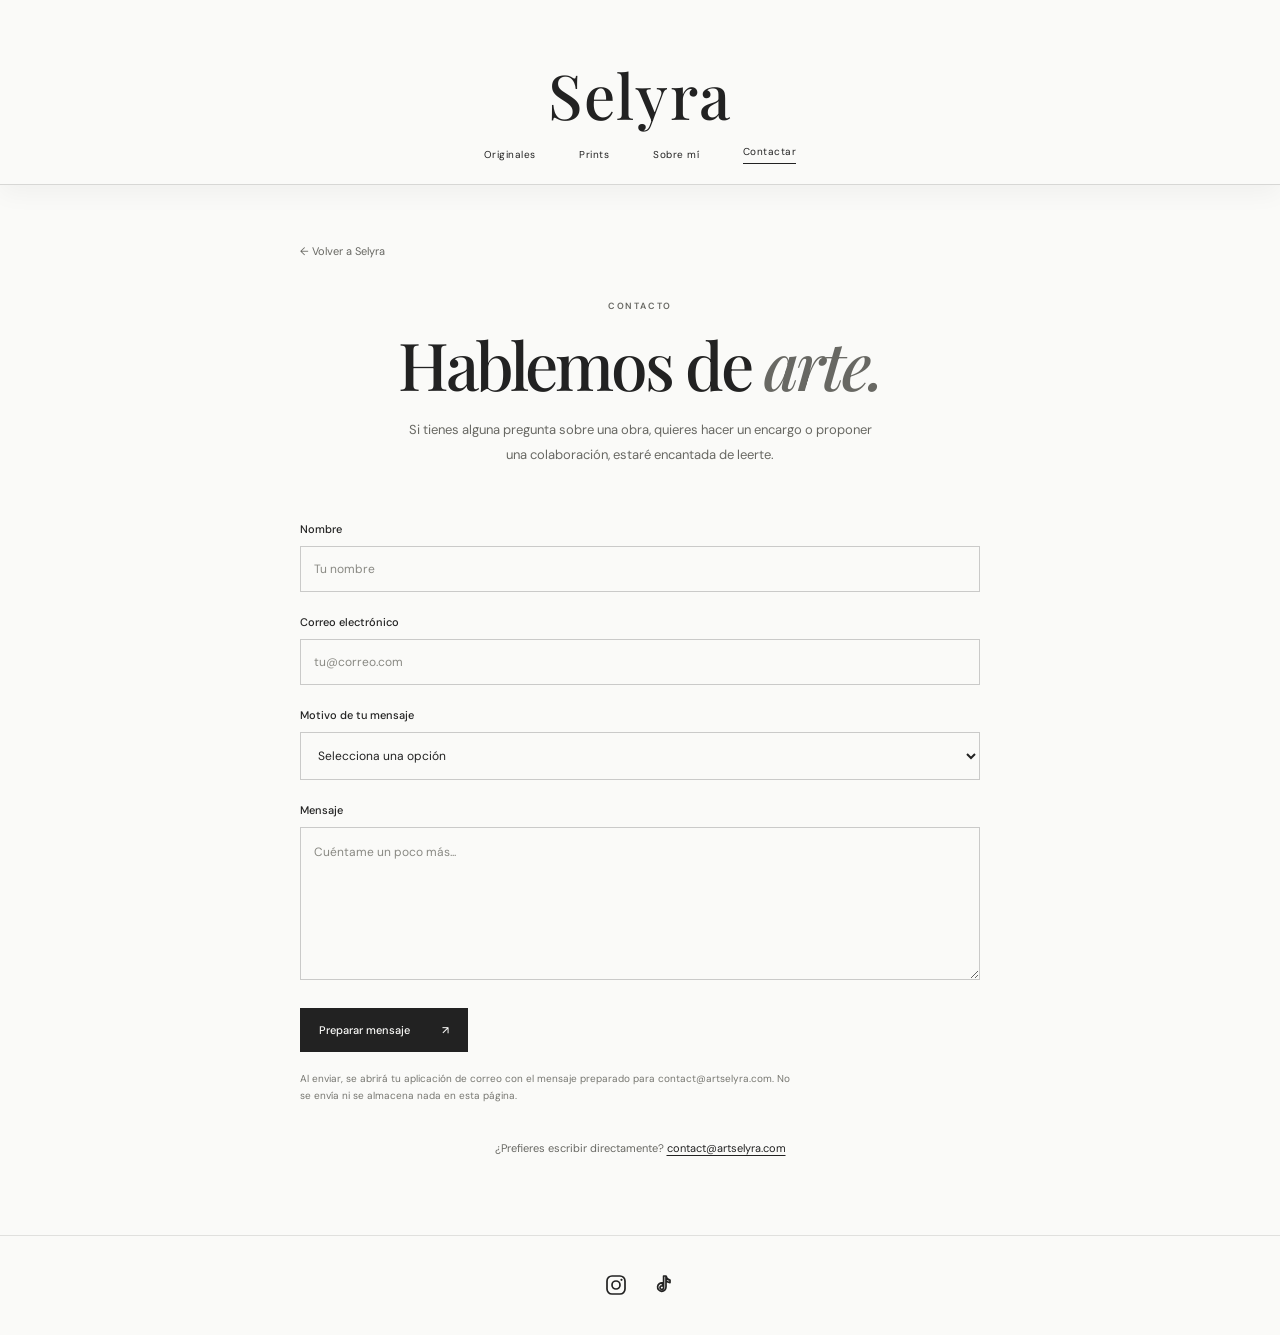
==== contacto.html @ 7f77b86e "Actualizar recursos compartidos en la página de contacto" ====
<!doctype html>
<html lang="es">
<head>
  <meta charset="utf-8">
  <meta name="viewport" content="width=device-width, initial-scale=1">
  <meta name="theme-color" content="#FAFAF8">
  <meta name="description" content="Contacta con Selyra para consultas sobre obras originales, prints, colaboraciones y encargos.">
  <title>Contacto — Selyra</title>
  <link rel="preconnect" href="https://fonts.googleapis.com">
  <link rel="preconnect" href="https://fonts.gstatic.com" crossorigin>
  <link href="https://fonts.googleapis.com/css2?family=DM+Sans:wght@400;500;600&family=Playfair+Display:ital,wght@0,500;0,600&display=swap" rel="stylesheet">
  <link rel="stylesheet" href="styles.css?v=20261025-8">
</head>
<body class="contact-page">
  <header class="site-header contact-page-header">
    <a class="wordmark" href="index.html" aria-label="Selyra, inicio">Selyra</a>
    <nav class="nav" aria-label="Navegación principal">
      <a href="index.html#obras">Originales</a>
      <a href="index.html#prints">Prints</a>
      <a href="index.html#universo">Sobre mí</a>
      <a class="nav-contact" href="contacto.html" aria-current="page">Contactar</a>
    </nav>
  </header>

  <main class="contact-page-main">
    <a class="contact-back-link" href="index.html">← Volver a Selyra</a>
    <div class="contact-page-heading">
      <p class="section-kicker">CONTACTO</p>
      <h1>Hablemos de <em>arte.</em></h1>
      <p>Si tienes alguna pregunta sobre una obra, quieres hacer un encargo o proponer una colaboración, estaré encantada de leerte.</p>
    </div>

    <form class="contact-form" id="contact-form">
      <label for="contact-name">Nombre</label>
      <input id="contact-name" name="name" type="text" autocomplete="name" placeholder="Tu nombre" required>

      <label for="contact-email">Correo electrónico</label>
      <input id="contact-email" name="email" type="email" autocomplete="email" placeholder="tu@correo.com" required>

      <label for="contact-subject">Motivo de tu mensaje</label>
      <select id="contact-subject" name="subject" required>
        <option value="" disabled selected>Selecciona una opción</option>
        <option>Consulta sobre una obra</option>
        <option>Encargo personalizado</option>
        <option>Prints y reproducciones</option>
        <option>Colaboración</option>
        <option>Otro</option>
      </select>

      <label for="contact-message">Mensaje</label>
      <textarea id="contact-message" name="message" rows="6" placeholder="Cuéntame un poco más..." required></textarea>

      <button class="contact-submit" type="submit">Preparar mensaje <span aria-hidden="true">↗</span></button>
      <p class="contact-form-note">Al enviar, se abrirá tu aplicación de correo con el mensaje preparado para contact@artselyra.com. No se envía ni se almacena nada en esta página.</p>
    </form>

    <p class="contact-direct-email">¿Prefieres escribir directamente? <a href="mailto:contact@artselyra.com">contact@artselyra.com</a></p>
  </main>

  <footer class="social-footer" aria-label="Redes sociales de Selyra">
    <a class="social-icon" href="https://www.instagram.com/artselyra/" aria-label="Instagram de Selyra @artselyra" title="Instagram" target="_blank" rel="noopener noreferrer">
      <svg viewBox="0 0 24 24" aria-hidden="true"><rect x="3" y="3" width="18" height="18" rx="5" fill="none" stroke="currentColor" stroke-width="1.7"/><circle cx="12" cy="12" r="4" fill="none" stroke="currentColor" stroke-width="1.7"/><circle cx="17.5" cy="6.8" r="1.1" fill="currentColor"/></svg>
    </a>
    <span class="social-icon" aria-label="TikTok — enlace pendiente" title="TikTok">
      <svg viewBox="0 0 24 24" aria-hidden="true"><path d="M14 3v11.1a4.2 4.2 0 1 1-3.5-4.14V13a1.8 1.8 0 1 0 1.1 1.66V3h2.4c.35 2.2 1.65 3.7 4 4.1v2.5A8.1 8.1 0 0 1 14 7.8" fill="none" stroke="currentColor" stroke-width="1.7" stroke-linecap="round" stroke-linejoin="round"/></svg>
    </span>
  </footer>
  <script src="script.js?v=20261025-9"></script>
</body>
</html>
---- styles.css ----
*{box-sizing:border-box} :root{--ink:#24221f;--paper:#f8f7f3;--cream:#eae5dc;--rust:#b8795d;--muted:#716b63;--line:rgba(36,34,31,.18)}html{scroll-behavior:smooth}body{margin:0;background:var(--paper);color:var(--ink);font-family:"DM Sans",sans-serif}a{color:inherit;text-decoration:none}.announcement{background:var(--rust);color:#fff7ec;text-align:center;padding:10px 16px;font-size:9px;letter-spacing:.19em;font-weight:600}.site-header{height:88px;padding:0 6.2%;display:flex;align-items:center;justify-content:space-between;border-bottom:1px solid var(--line)}.wordmark{font-family:"Playfair Display",serif;font-size:34px;letter-spacing:-.06em;font-weight:600}.wordmark span{font-family:"DM Sans",sans-serif;font-size:9px;vertical-align:top;letter-spacing:0;margin-left:4px}.nav{display:flex;align-items:center;gap:36px;font-size:11px;letter-spacing:.05em}.nav a{transition:opacity .2s}.nav a:hover,.text-link:hover{opacity:.62}.nav-contact{border:1px solid var(--ink);padding:12px 16px}.nav-contact span{margin-left:12px}.menu-toggle{display:none;background:none;border:0;font-size:24px}.hero{min-height:670px;background:var(--ink);color:var(--paper);padding:74px 8.5% 56px;display:grid;grid-template-columns:1fr 1fr;position:relative;overflow:hidden}.hero-copy{align-self:center;z-index:2;padding-bottom:35px}.eyebrow,.section-kicker{font-size:9px;letter-spacing:.2em;font-weight:600}.eyebrow{display:flex;align-items:center;gap:12px;color:#c7bca9}.eyebrow-line{display:inline-block;width:28px;height:1px;background:var(--rust)}h1,h2{font-family:"Playfair Display",serif;font-weight:500;letter-spacing:-.045em}h1{font-size:clamp(52px,6.4vw,92px);line-height:.99;margin:28px 0 26px}h1 em,h2 em{color:#c47a5b;font-weight:500}.hero-text{max-width:390px;color:#c9c2b6;font-size:14px;line-height:1.9}.hero-actions{display:flex;align-items:center;gap:28px;margin-top:34px}.button{display:inline-flex;align-items:center;gap:28px;padding:16px 20px;font-size:11px;letter-spacing:.04em;transition:transform .2s}.button:hover{transform:translateY(-2px)}.button-light{background:var(--paper);color:var(--ink)}.text-link{font-size:11px;border-bottom:1px solid currentColor;padding-bottom:8px}.hero-note{margin-top:72px;color:#bdb5a7;font-size:10px;letter-spacing:.06em;display:flex;align-items:center;gap:10px}.note-dot{width:6px;height:6px;background:#c47a5b;border-radius:50%}.hero-art{position:relative;display:flex;align-items:center;justify-content:center;min-height:470px}.art-frame{width:min(76%,370px);height:450px;position:relative;overflow:hidden;background:#c8a88b;border:9px solid #e1d4bf;box-shadow:18px 20px 0 rgba(0,0,0,.25);transform:rotate(2deg)}.art-shape{position:absolute;border-radius:50%;filter:blur(.2px)}.shape-one{width:270px;height:360px;background:#8d3f2d;top:-90px;left:-100px}.shape-two{width:240px;height:300px;background:#e4b64f;right:-95px;bottom:-90px}.shape-three{width:160px;height:190px;background:#6f8070;left:-60px;bottom:-50px}.art-face{position:absolute;width:190px;height:265px;left:50%;top:48%;transform:translate(-50%,-50%);z-index:2}.face{position:absolute;width:145px;height:205px;left:23px;top:25px;background:#a96145;border-radius:47% 48% 43% 45%;transform:rotate(-5deg);box-shadow:inset -18px -5px #854a3b}.hair{position:absolute;width:170px;height:210px;left:12px;top:5px;background:#25211e;border-radius:48% 50% 30% 35%;transform:rotate(-5deg)}.hair:after{content:"";position:absolute;width:60px;height:210px;right:-4px;top:65px;background:#25211e;border-radius:50%}.eye{position:absolute;top:111px;width:28px;height:7px;background:#201b19;border-radius:100%;z-index:3}.eye-left{left:47px;transform:rotate(-5deg)}.eye-right{left:113px;transform:rotate(4deg)}.nose{position:absolute;top:112px;left:89px;width:3px;height:54px;background:#6e382e;transform:rotate(8deg);z-index:4}.lips{position:absolute;top:181px;left:77px;width:33px;height:10px;background:#622b29;border-radius:50% 50% 55% 55%;z-index:4;transform:rotate(-4deg)}.neck{position:absolute;z-index:1;bottom:-20px;left:72px;width:65px;height:80px;background:#a96145}.ear{position:absolute;top:115px;left:12px;width:24px;height:39px;background:#a96145;border-radius:50%}.art-spark{position:absolute;z-index:4;color:#f2d78c;font-size:29px}.spark-one{right:20px;top:80px}.spark-two{left:20px;bottom:70px}.art-caption{position:absolute;z-index:5;bottom:12px;left:14px;color:#f7e9d4;font-size:8px;letter-spacing:.14em;line-height:1.7}.art-caption span{opacity:.75}.hero-side-label{position:absolute;right:-32px;top:45%;writing-mode:vertical-rl;font-size:8px;letter-spacing:.2em;color:#a9a194}.hero-bottom{position:absolute;left:8.5%;right:8.5%;bottom:22px;display:flex;justify-content:space-between;color:#8e887d;font-size:8px;letter-spacing:.12em}.section-pad{padding:110px 9%}.intro{background:var(--paper)}.section-kicker{color:var(--rust)}.intro-content{display:grid;grid-template-columns:1.2fr .8fr;gap:12%;align-items:end;margin-top:32px}h2{font-size:clamp(42px,5vw,68px);line-height:1.04;margin:0}h2 em{color:var(--rust)}.intro-description{max-width:390px;padding-bottom:8px}.intro-description p,.process-copy>p,.contact-layout>div>p{font-size:13px;line-height:1.95;color:#676258;margin:0 0 24px}.dark-link{display:inline-block}.values{display:grid;grid-template-columns:repeat(3,1fr);gap:28px;margin-top:82px;border-top:1px solid var(--line);padding-top:22px}.values>div{display:grid;grid-template-columns:30px 1fr;column-gap:12px;align-content:start}.values span{font-size:10px;color:var(--rust);grid-row:span 2;padding-top:4px}.values strong{font-family:"Playfair Display",serif;font-size:21px;font-weight:500}.values p{font-size:11px;line-height:1.7;color:var(--muted);max-width:220px;margin:9px 0 0}.works{background:#e5ded2;padding-top:95px;padding-bottom:110px}.works-heading{display:flex;justify-content:space-between;align-items:end;margin-bottom:52px}.works-heading h2{margin-top:25px}.works-heading>p{font-size:11px;line-height:1.8;color:var(--muted);margin-bottom:4px}.work-grid{display:grid;grid-template-columns:repeat(3,1fr);gap:22px;align-items:start}.work-card-offset{margin-top:55px}.work-image{height:365px;position:relative;overflow:hidden;display:flex;align-items:center;justify-content:center}.work-image-one{background:#b5a28a}.work-image-two{background:#d2b9a5}.work-image-three{background:#7d8a7b}.work-image:before{content:"";position:absolute;width:180px;height:250px;border-radius:50%;background:rgba(159,65,42,.7);top:-90px;left:-60px}.work-image-two:before{background:#e1bd50;left:auto;right:-50px;top:auto;bottom:-80px}.work-image-three:before{background:#d1a08a;top:-80px;left:auto;right:-40px}.placeholder-face{position:absolute;width:145px;height:220px;border-radius:48% 48% 44% 44%;background:#874c3d;box-shadow:inset -17px -5px rgba(46,30,26,.22);transform:rotate(-4deg)}.placeholder-face:before{content:"";position:absolute;width:160px;height:110px;background:#26201d;left:-6px;top:-20px;border-radius:60% 55% 15% 15%;z-index:1}.placeholder-face:after{content:"";position:absolute;left:39px;top:91px;width:65px;height:7px;border-top:3px solid #261c19;border-bottom:3px solid #261c19;box-shadow:0 52px 0 -1px #6a2825}.face-b{background:#b16d4e;transform:rotate(5deg);box-shadow:inset 18px -8px rgba(242,198,139,.25)}.face-b:before{background:#42372b;height:135px;top:-30px}.face-c{background:#4f5548;box-shadow:inset -15px -4px #353a32}.face-c:before{background:#24201d;width:175px;left:-15px}.work-number,.work-tag{position:absolute;z-index:2;font-size:8px;letter-spacing:.15em;color:#fff8ec}.work-number{top:16px;left:16px}.work-tag{bottom:15px;right:15px;border:1px solid rgba(255,255,255,.65);padding:7px 9px}.work-meta{display:flex;align-items:start;justify-content:space-between;padding-top:18px}.work-meta h3{font-family:"Playfair Display",serif;font-size:22px;font-weight:500;margin:0 0 5px}.work-meta p{font-size:10px;color:var(--muted);margin:0}.work-arrow{font-size:19px}.placeholder-note{font-size:10px;color:#756e62;margin-top:35px}.statement{padding:88px 20px 94px;text-align:center;background:var(--rust);color:#f7eee2}.statement-mark{font-family:"Playfair Display",serif;font-size:70px;line-height:.8;color:#e0a18a}.statement p{font-family:"Playfair Display",serif;font-size:clamp(27px,3.5vw,44px);line-height:1.3;margin:22px 0 25px}.statement p em{color:#e9bda9}.statement>span{font-size:8px;letter-spacing:.2em}.process{display:grid;grid-template-columns:1fr 1fr;gap:12%;align-items:center;background:var(--paper)}.process-visual{padding:20px}.process-art{height:410px;background:#d2c2a9;position:relative;overflow:hidden;display:flex;align-items:end;padding:24px}.process-art:before{content:"";position:absolute;width:320px;height:360px;border-radius:48%;background:#9a4b35;top:-100px;left:-75px;transform:rotate(22deg)}.process-art:after{content:"";position:absolute;width:250px;height:330px;border-radius:48%;background:#2a2822;right:-80px;bottom:-130px;transform:rotate(-25deg)}.brush-stroke{position:absolute;width:180px;height:320px;left:35%;top:12%;border-radius:50%;border:24px solid #d9a84e;transform:rotate(28deg);z-index:1}.paint-dot{position:absolute;z-index:2;border-radius:50%}.dot-a{width:25px;height:25px;background:#e4cbb2;top:80px;right:70px}.dot-b{width:12px;height:12px;background:#a34f36;bottom:95px;left:65px}.dot-c{width:18px;height:18px;background:#e4cbb2;bottom:65px;right:100px}.process-art>span{position:relative;z-index:3;color:#f5e9d7;font-size:8px;letter-spacing:.18em}.process-copy h2{margin:28px 0}.process-copy>p{max-width:430px;margin-bottom:28px}.button-dark{background:var(--ink);color:var(--paper)}.contact{background:#e5ded2;padding-top:90px;padding-bottom:100px}.contact-layout{display:grid;grid-template-columns:1.2fr .8fr;gap:10%;margin-top:32px}.contact-layout h2{font-size:clamp(38px,4.6vw,60px);margin-bottom:25px}.contact-card{border-top:1px solid var(--line);padding-top:20px}.contact-label{font-size:8px;letter-spacing:.18em;color:var(--rust)}.email-link{display:flex;justify-content:space-between;align-items:center;font-family:"Playfair Display",serif;font-size:clamp(17px,2vw,25px);padding:25px 0;border-bottom:1px solid var(--line);overflow-wrap:anywhere}.contact-card>p{font-size:10px;color:var(--muted);margin:15px 0 25px}.footer{background:var(--ink);color:var(--paper);padding:40px 6.2% 25px;display:grid;grid-template-columns:1fr 1fr 1fr;align-items:center;gap:20px}.footer-wordmark{font-size:30px}.footer>p{font-family:"Playfair Display",serif;font-style:italic;font-size:14px;color:#c5b8a7}.footer-links{display:flex;justify-content:flex-end;gap:20px;font-size:10px;color:#c5b8a7}.footer small{grid-column:1/-1;border-top:1px solid #3a3832;padding-top:20px;color:#8c867b;font-size:9px;letter-spacing:.05em}
@media(max-width:800px){.site-header{height:72px;padding:0 6%}.menu-toggle{display:block;color:var(--ink)}.nav{display:none;position:absolute;top:120px;left:0;right:0;background:var(--paper);padding:24px 6%;z-index:10;flex-direction:column;align-items:flex-start;gap:22px;border-bottom:1px solid var(--line)}.nav.open{display:flex}.hero{grid-template-columns:1fr;padding:60px 7% 70px}.hero-copy{padding-bottom:0}.hero-art{min-height:440px;margin-top:30px}.art-frame{height:390px;width:270px}.hero-bottom{left:7%;right:7%}.hero-bottom span:nth-child(2){display:none}.section-pad{padding:75px 7%}.intro-content,.contact-layout,.process{grid-template-columns:1fr;gap:35px}.intro-content{margin-top:26px}.values{gap:18px;margin-top:55px}.values>div{grid-template-columns:22px 1fr;gap:8px}.values strong{font-size:18px}.works-heading{display:block}.works-heading>p{margin-top:20px}.work-grid{grid-template-columns:1fr 1fr;gap:20px}.work-card-offset{margin-top:35px}.work-card:last-child{display:none}.work-image{height:310px}.process{gap:35px}.process-visual{padding:0}.process-art{height:330px}.footer{grid-template-columns:1fr 1fr}.footer>p{display:none}.footer-links{grid-column:1/-1;justify-content:flex-start;flex-wrap:wrap}.footer small{grid-column:1/-1}}
@media(max-width:480px){.announcement{font-size:7px;letter-spacing:.12em}.hero{padding-top:48px}.eyebrow{font-size:8px}h1{font-size:54px}.hero-text{font-size:13px}.hero-actions{gap:18px;flex-wrap:wrap}.hero-note{margin-top:45px}.hero-art{min-height:390px}.hero-side-label{right:-23px}.hero-bottom{font-size:7px}.values{grid-template-columns:1fr;gap:24px}.values p{max-width:100%}.work-grid{grid-template-columns:1fr}.work-card-offset{margin-top:0}.work-card:last-child{display:block}.work-image{height:360px}.works-heading h2{font-size:43px}.statement{padding:65px 20px}.statement p{font-size:28px}.contact-layout h2{font-size:40px}.email-link{font-size:19px}.footer{padding-left:7%;padding-right:7%}}


/* ==================================
   SELYRA — PRINTS
   ================================== */

.prints {
  background: #F8F7F3;
  color: #24221F;
}

.prints-heading {
  display: flex;
  justify-content: space-between;
  align-items: flex-end;
  gap: 32px;
  margin: 24px 0 42px;
}

.prints-heading h2 {
  margin: 0 0 18px;
  font-size: clamp(2.6rem, 5vw, 5rem);
  line-height: 0.98;
  font-weight: 400;
  letter-spacing: -0.045em;
}

.prints-heading h2 em {
  color: #B8795D;
  font-family: Georgia, serif;
  font-weight: 400;
}

.prints-heading p {
  max-width: 440px;
  line-height: 1.8;
  color: #716B63;
}

.prints-note {
  font-size: 0.68rem;
  letter-spacing: 0.16em;
  color: #716B63;
  padding-bottom: 8px;
}

.prints-grid {
  display: grid;
  grid-template-columns: repeat(2, minmax(0, 1fr));
  gap: 28px;
}

.print-card {
  min-width: 0;
}

.print-image {
  min-height: 320px;
  aspect-ratio: 4 / 3;
  display: flex;
  align-items: flex-end;
  padding: 18px;
  box-sizing: border-box;
  background-color: #EAE5DC;
  overflow: hidden;
}

.print-image span {
  font-size: 0.65rem;
  letter-spacing: 0.15em;
  color: #24221F;
}

.print-image-one {
  background:
    radial-gradient(ellipse at 50% 38%, #B8795D 0 13%, transparent 13.5%),
    radial-gradient(ellipse at 48% 48%, #D4A58B 0 23%, transparent 23.5%),
    linear-gradient(135deg, #EAE5DC, #D8C8B8);
}

.print-image-two {
  background:
    radial-gradient(ellipse at 52% 42%, #66594D 0 14%, transparent 14.5%),
    radial-gradient(ellipse at 48% 53%, #B8795D 0 25%, transparent 25.5%),
    linear-gradient(135deg, #E5D6C8, #F0EAE1);
}

.print-meta {
  display: flex;
  justify-content: space-between;
  align-items: flex-start;
  gap: 16px;
  padding-top: 18px;
}

.print-meta h3 {
  margin: 0 0 8px;
  font-size: 1.1rem;
  font-weight: 400;
}

.print-meta p {
  margin: 0;
  color: #716B63;
  font-size: 0.83rem;
  line-height: 1.6;
}

.prints-disclaimer {
  margin-top: 32px;
  max-width: 760px;
  color: #716B63;
  font-size: 0.8rem;
  line-height: 1.8;
}

@media (max-width: 650px) {
  .prints-heading {
    display: block;
    margin-bottom: 28px;
  }

  .prints-note {
    display: inline-block;
    margin-top: 8px;
  }

  .prints-grid {
    grid-template-columns: 1fr;
    gap: 32px;
  }

  .print-image {
    min-height: 260px;
  }
}


/* SELYRA — CABECERA EDITORIAL Y PORTADA PREPARADA PARA VÍDEO */
.announcement{display:none!important}
.site-header{
  height:auto;
  min-height:0;
  padding:24px 6.2% 20px;
  display:flex;
  flex-direction:column;
  justify-content:center;
  gap:18px;
  background:var(--paper);
  border-bottom:1px solid var(--line);
}
.site-header .wordmark{font-size:clamp(38px,4vw,52px);line-height:1.05;letter-spacing:-.065em}
.site-header .wordmark span{font-size:9px}
.site-header .menu-toggle{display:none}
.site-header .nav{display:flex;align-items:center;justify-content:center;gap:clamp(20px,3.2vw,44px);font-size:10px}
.site-header .nav-contact{padding:9px 13px}
.hero-video{
  display:block;
  min-height:0;
  padding:0;
  background:var(--paper);
  color:var(--ink);
  overflow:hidden;
}
.hero-video-placeholder{
  width:100%;
  min-height:clamp(360px,56vw,650px);
  display:flex;
  flex-direction:column;
  align-items:center;
  justify-content:center;
  gap:13px;
  padding:48px 24px;
  text-align:center;
  background:linear-gradient(135deg,#eae5dc 0%,#f0ede6 50%,#ded4c7 100%);
  color:var(--ink);
}
.video-placeholder-mark{
  width:64px;height:64px;
  display:grid;place-items:center;
  border:1px solid rgba(36,34,31,.35);
  border-radius:50%;
  font-family:"Playfair Display",serif;
  font-size:35px;
  font-style:italic;
}
.hero-video-placeholder p{margin:10px 0 0;font-size:9px;letter-spacing:.22em;font-weight:600}
.hero-video-placeholder span{font-size:12px;color:var(--muted)}
.hero-video-caption{
  display:flex;
  flex-direction:column;
  align-items:center;
  text-align:center;
  padding:44px 7% 56px;
}
.hero-video-caption .eyebrow{color:var(--muted);justify-content:center}
.hero-video-caption h1{max-width:850px;font-size:clamp(44px,6.5vw,82px);line-height:1.04;margin:18px 0}
.hero-video-caption h1 em{color:var(--rust)}
.hero-video-caption .hero-text{max-width:550px;color:var(--muted);margin:0 auto 24px;line-height:1.8}
.hero-video-caption .button-dark{background:var(--ink);color:var(--paper)}
#obras{scroll-margin-top:20px}
#universo{scroll-margin-top:20px}
@media(max-width:800px){
  .site-header{padding:20px 6% 16px;gap:14px}
  .site-header .wordmark{font-size:42px}
  .site-header .menu-toggle{display:none}
  .site-header .nav{display:flex;position:static;left:auto;right:auto;top:auto;background:transparent;padding:0;border:0;flex-direction:row;align-items:center;justify-content:center;gap:16px;flex-wrap:wrap;font-size:10px}
  .site-header .nav-contact{padding:7px 9px}
  .hero-video-placeholder{min-height:420px}
  .hero-video-caption{padding:38px 7% 48px}
}
@media(max-width:480px){
  .site-header{padding:18px 4% 14px;gap:13px}
  .site-header .wordmark{font-size:39px}
  .site-header .nav{gap:10px 15px;font-size:9px}
  .site-header .nav-contact{padding:6px 8px}
  .hero-video-placeholder{min-height:360px}
  .hero-video-placeholder span{max-width:240px;line-height:1.7}
  .hero-video-caption h1{font-size:46px}
}


/* SELYRA — AJUSTES EDITORIALES: NEUTROS, PORTADA COMPACTA Y NAVEGACIÓN LIMPIA */
:root{
  --ink:#222222;
  --paper:#fafaf8;
  --cream:#eeeeeb;
  --rust:#555550;
  --muted:#686863;
  --line:rgba(34,34,34,.16);
}
body,.site-header,.intro,.process,.prints{background:#fafaf8}
.site-header .wordmark{
  font-size:clamp(48px,5vw,62px);
  letter-spacing:.025em;
  font-weight:500;
}
.site-header .wordmark span{display:none}
.site-header .nav{gap:clamp(22px,3.4vw,46px)}
.site-header .nav-contact{border:0;padding:0}
.site-header .nav-contact span{display:none}
.hero-video-placeholder{
  width:86%;
  max-width:1050px;
  min-height:0;
  aspect-ratio:16/7;
  margin:34px auto 42px;
  padding:32px 24px;
  background:#eeeeeb;
  color:#222;
}
.video-placeholder-mark{border-color:rgba(34,34,34,.32)}
.hero-video-placeholder span{color:#686863}
.works,.contact{background:#f0f0ed}
.work-image-one,.work-image-two,.work-image-three{background-color:#e2e2de}
.work-image:before{background:rgba(70,70,66,.25)}
.work-image-two:before{background:#bfc0b9}
.work-image-three:before{background:#c9c9c3}
.placeholder-face{background:#777771;box-shadow:inset -17px -5px rgba(35,35,33,.16)}
.face-b{background:#a0a099;box-shadow:inset 18px -8px rgba(255,255,255,.2)}
.face-c{background:#77776f;box-shadow:inset -15px -4px #53534e}
.statement{background:#e9e9e5;color:#222}
.statement-mark,.statement p em{color:#696963}
.process-art{background:#e3e3df}
.process-art:before{background:#a4a49c}
.process-art:after{background:#333330}
.brush-stroke{border-color:#bdbdb5}
.dot-a,.dot-c{background:#f4f4f1}
.dot-b{background:#686863}
.print-image{background-color:#e9e9e5}
.print-image-one{
  background:
    radial-gradient(ellipse at 50% 38%, #777771 0 13%, transparent 13.5%),
    radial-gradient(ellipse at 48% 48%, #b8b8b1 0 23%, transparent 23.5%),
    linear-gradient(135deg,#eeeeeb,#dcdcd7);
}
.print-image-two{
  background:
    radial-gradient(ellipse at 52% 42%, #666660 0 14%, transparent 14.5%),
    radial-gradient(ellipse at 48% 53%, #a7a7a0 0 25%, transparent 25.5%),
    linear-gradient(135deg,#e2e2de,#f5f5f2);
}
@media(max-width:800px){
  .site-header .wordmark{font-size:48px;letter-spacing:.02em}
  .hero-video-placeholder{width:90%;aspect-ratio:4/3;margin:26px auto 34px}
}
@media(max-width:480px){
  .site-header .wordmark{font-size:45px;letter-spacing:.015em}
  .site-header .nav{gap:10px 17px}
  .hero-video-placeholder{width:92%;aspect-ratio:4/3;min-height:0;padding:24px 14px}
}


/* Preferencias de idioma y moneda en la esquina superior derecha */
.site-header{position:relative;padding-top:62px}
.store-preferences{
  position:absolute;
  top:15px;
  right:6.2%;
  display:flex;
  align-items:center;
  gap:15px;
  z-index:5;
}
.preference-control{display:flex;align-items:center;gap:5px;color:#555550}
.preference-icon{font-size:15px;line-height:1}
.preference-control select{
  appearance:none;
  -webkit-appearance:none;
  border:0;
  border-radius:0;
  background:transparent;
  color:#333;
  font:500 10px "DM Sans",sans-serif;
  letter-spacing:.04em;
  padding:5px 15px 5px 2px;
  cursor:pointer;
  background-image:linear-gradient(45deg,transparent 50%,#555 50%),linear-gradient(135deg,#555 50%,transparent 50%);
  background-position:calc(100% - 5px) 9px,calc(100% - 1px) 9px;
  background-size:4px 4px,4px 4px;
  background-repeat:no-repeat;
  max-width:110px;
}
.preference-control select:focus-visible{outline:1px solid #777;outline-offset:3px}
.sr-only{position:absolute;width:1px;height:1px;padding:0;margin:-1px;overflow:hidden;clip:rect(0,0,0,0);white-space:nowrap;border:0}
@media(max-width:800px){
  .site-header{padding-top:58px}
  .store-preferences{top:12px;right:6%}
}
@media(max-width:480px){
  .site-header{padding-top:56px}
  .store-preferences{top:9px;right:4%;gap:10px}
  .preference-control select{font-size:9px;max-width:90px}
}


/* Selector de idioma con banderas visibles también en Safari */
.language-picker{position:relative;display:flex;align-items:center}
.language-picker-button{
  display:flex;align-items:center;gap:6px;
  border:0;background:transparent;color:#333;
  font:500 10px "DM Sans",sans-serif;letter-spacing:.02em;
  padding:5px 2px;cursor:pointer;white-space:nowrap
}
.language-flag{font-size:16px;line-height:1.1}
.picker-chevron{
  width:6px;height:6px;border-right:1px solid #555;border-bottom:1px solid #555;
  transform:rotate(45deg);margin:-3px 2px 0 3px
}
.language-picker-menu{
  position:absolute;top:calc(100% + 9px);right:0;z-index:30;
  min-width:155px;max-height:310px;overflow-y:auto;
  background:#fff;border:1px solid rgba(36,34,31,.14);
  box-shadow:0 10px 28px rgba(36,34,31,.12);padding:5px
}
.language-picker-menu[hidden]{display:none}
.language-picker-menu button{
  width:100%;display:flex;align-items:center;gap:9px;
  padding:9px 10px;border:0;background:transparent;text-align:left;
  color:#333;font:400 11px "DM Sans",sans-serif;cursor:pointer;white-space:nowrap
}
.language-picker-menu button span{font-size:16px;line-height:1}
.language-picker-menu button:hover,
.language-picker-menu button[aria-selected="true"]{background:#f1efe9}
.language-picker-button:focus-visible,
.language-picker-menu button:focus-visible{outline:1px solid #777;outline-offset:2px}
@media(max-width:480px){
  .language-picker-button{font-size:9px;gap:4px}
  .language-flag,.language-picker-menu button span{font-size:15px}
}


/* Ajuste de escala para títulos de las secciones de obras */
.works-heading h2,
.prints-heading h2{
  font-size:clamp(30px,3.2vw,42px);
  line-height:1.08;
  letter-spacing:-.025em;
  font-weight:500;
}
.prints-heading{margin-top:0;margin-bottom:34px}
@media(max-width:480px){
  .works-heading h2,
  .prints-heading h2{font-size:30px}
}


/* SELYRA — ICONOS SOCIALES Y PÁGINA DE CONTACTO */
.social-footer{
  min-height:100px;
  display:flex;
  align-items:center;
  justify-content:center;
  gap:24px;
  padding:24px 6%;
  background:#fafaf8;
  color:#222;
  border-top:1px solid rgba(34,34,34,.12);
}
.social-icon{
  width:24px;
  height:24px;
  display:inline-flex;
  align-items:center;
  justify-content:center;
  color:inherit;
}
.social-icon svg{width:100%;height:100%;display:block}
.contact-page{min-height:100vh;display:flex;flex-direction:column}
.contact-page-header{flex-shrink:0}
.contact-page-header .nav-contact{border-bottom:1px solid #222;padding-bottom:5px}
.contact-page-main{
  width:min(100% - 40px, 680px);
  margin:0 auto;
  padding:54px 0 76px;
  flex:1;
}
.contact-back-link{
  display:inline-block;
  margin-bottom:42px;
  color:#686863;
  font-size:11px;
}
.contact-back-link:hover,.contact-direct-email a:hover{opacity:.65}
.contact-page-heading{text-align:center;max-width:550px;margin:0 auto 42px}
.contact-page-heading .section-kicker{margin:0 0 18px;color:#686863}
.contact-page-heading h1{
  margin:0 0 18px;
  font-size:clamp(42px,7vw,66px);
  line-height:1.06;
  font-weight:500;
}
.contact-page-heading h1 em{font-style:italic;color:#686863}
.contact-page-heading>p:last-child{
  max-width:480px;
  margin:0 auto;
  color:#686863;
  font-size:13px;
  line-height:1.9;
}
.contact-form{display:grid;grid-template-columns:1fr;gap:10px}
.contact-form label{
  margin-top:13px;
  font-size:11px;
  font-weight:500;
}
.contact-form input,.contact-form select,.contact-form textarea{
  width:100%;
  border:1px solid rgba(34,34,34,.22);
  border-radius:0;
  background:transparent;
  padding:14px 13px;
  color:#222;
  font:400 12px "DM Sans",sans-serif;
}
.contact-form input::placeholder,.contact-form textarea::placeholder{color:#898983}
.contact-form textarea{resize:vertical;min-height:140px;line-height:1.7}
.contact-form input:focus,.contact-form select:focus,.contact-form textarea:focus{
  outline:1px solid #555550;
  outline-offset:2px;
}
.contact-submit{
  justify-self:start;
  display:inline-flex;
  align-items:center;
  gap:32px;
  margin-top:18px;
  padding:15px 19px;
  border:0;
  background:#222;
  color:#fafaf8;
  font:500 11px "DM Sans",sans-serif;
  cursor:pointer;
}
.contact-submit:hover{opacity:.8}
.contact-form-note{
  max-width:500px;
  margin:8px 0 0;
  color:#777771;
  font-size:10px;
  line-height:1.7;
}
.contact-direct-email{
  margin:35px 0 0;
  text-align:center;
  color:#686863;
  font-size:11px;
  line-height:1.8;
}
.contact-direct-email a{color:#222;text-decoration:underline;text-underline-offset:3px}
.contact-page .social-footer{margin-top:auto}
@media(max-width:800px){
  .contact-page-main{padding-top:38px}
  .contact-back-link{margin-bottom:34px}
  .contact-page-header .nav{gap:16px}
}
@media(max-width:480px){
  .contact-page-header .nav{gap:10px 15px}
  .contact-page-main{width:calc(100% - 36px);padding-bottom:55px}
  .contact-page-heading{margin-bottom:30px}
  .contact-page-heading h1{font-size:43px}
  .social-footer{min-height:84px}
}


/* SELYRA — CABECERA QUE SE OCULTA AL BAJAR Y REGRESA AL SUBIR */
.site-header{
  position:sticky;
  top:0;
  z-index:100;
  transition:transform .28s ease, box-shadow .28s ease;
  will-change:transform;
}
.site-header.header-hidden{
  transform:translateY(-105%);
  box-shadow:none;
}
.site-header.header-visible{
  box-shadow:0 8px 24px rgba(34,34,34,.045);
}
@media(prefers-reduced-motion:reduce){
  .site-header{transition:none}
}

/* SELYRA — CARRITO */
.cart-trigger{
  display:inline-flex;
  align-items:center;
  justify-content:center;
  gap:7px;
  border:1px solid rgba(34,34,34,.24);
  background:transparent;
  color:#222;
  padding:9px 12px;
  font:500 10px "DM Sans",sans-serif;
  cursor:pointer;
  white-space:nowrap;
}
.cart-trigger svg{width:17px;height:17px}
.cart-count{
  display:inline-grid;
  place-items:center;
  min-width:18px;height:18px;
  padding:0 4px;
  border-radius:50%;
  background:#222;color:#fafaf8;
  font-size:9px;
}
.add-to-cart{
  margin-top:14px;
  padding:11px 13px;
  border:1px solid rgba(34,34,34,.35);
  background:transparent;
  color:#222;
  font:500 10px "DM Sans",sans-serif;
  cursor:pointer;
  transition:background .2s,color .2s;
}
.add-to-cart:hover{background:#222;color:#fafaf8}
.cart-backdrop{
  position:fixed;inset:0;z-index:199;
  background:rgba(20,20,19,.32);
}
.cart-panel{
  position:fixed;z-index:200;top:0;right:0;
  width:min(100%,430px);height:100dvh;
  display:flex;flex-direction:column;
  padding:30px 26px 24px;
  background:#fafaf8;color:#222;
  box-shadow:-12px 0 40px rgba(0,0,0,.12);
  overflow-y:auto;
}
.cart-panel[hidden],.cart-backdrop[hidden]{display:none}
.cart-panel-heading{display:flex;justify-content:space-between;align-items:flex-start;gap:20px;border-bottom:1px solid rgba(34,34,34,.15);padding-bottom:20px}
.cart-panel-heading .section-kicker{margin:0 0 10px;color:#686863}
.cart-panel-heading h2{font-size:32px;line-height:1.1}
.cart-panel-heading h2 span{font:400 12px "DM Sans",sans-serif;letter-spacing:0}
.cart-close{border:0;background:transparent;color:#222;font-size:30px;line-height:1;cursor:pointer}
.cart-intro{font-size:12px;line-height:1.7;color:#686863}
.cart-items{display:flex;flex-direction:column;gap:0}
.cart-empty{padding:28px 0;color:#686863;font-size:12px}
.cart-item{display:flex;justify-content:space-between;align-items:flex-start;gap:18px;padding:17px 0;border-bottom:1px solid rgba(34,34,34,.12)}
.cart-item-name{margin:0;font-size:12px;line-height:1.6}
.cart-item-detail{margin:4px 0 0;color:#777771;font-size:10px}
.cart-item-remove{border:0;background:transparent;text-decoration:underline;text-underline-offset:3px;color:#686863;font:400 10px "DM Sans",sans-serif;cursor:pointer;white-space:nowrap}
.cart-panel-bottom{margin-top:auto;padding-top:22px}
.cart-total-label{margin:0 0 7px;font-size:10px;color:#686863}
.cart-total{margin:0;font-family:"Playfair Display",serif;font-size:20px}
.cart-note{font-size:10px;line-height:1.7;color:#686863;margin:12px 0 16px}
.cart-checkout{width:100%;padding:14px 16px;border:1px solid #222;background:#222;color:#fafaf8;font:500 11px "DM Sans",sans-serif;cursor:pointer}
.cart-checkout:disabled{opacity:.4;cursor:not-allowed}
.cart-clear{display:block;margin:13px auto 0;border:0;background:transparent;text-decoration:underline;text-underline-offset:3px;color:#686863;font:400 10px "DM Sans",sans-serif;cursor:pointer}
body.cart-open{overflow:hidden}
@media(max-width:800px){
  .site-header{gap:12px}
  .cart-trigger{position:absolute;top:14px;left:6%;padding:7px 9px;font-size:9px}
  .store-preferences{right:6%}
}
@media(max-width:480px){
  .cart-trigger{left:4%;top:9px;gap:5px;padding:6px 7px}
  .cart-trigger svg{width:15px;height:15px}
  .cart-panel{padding:24px 20px 20px}
}
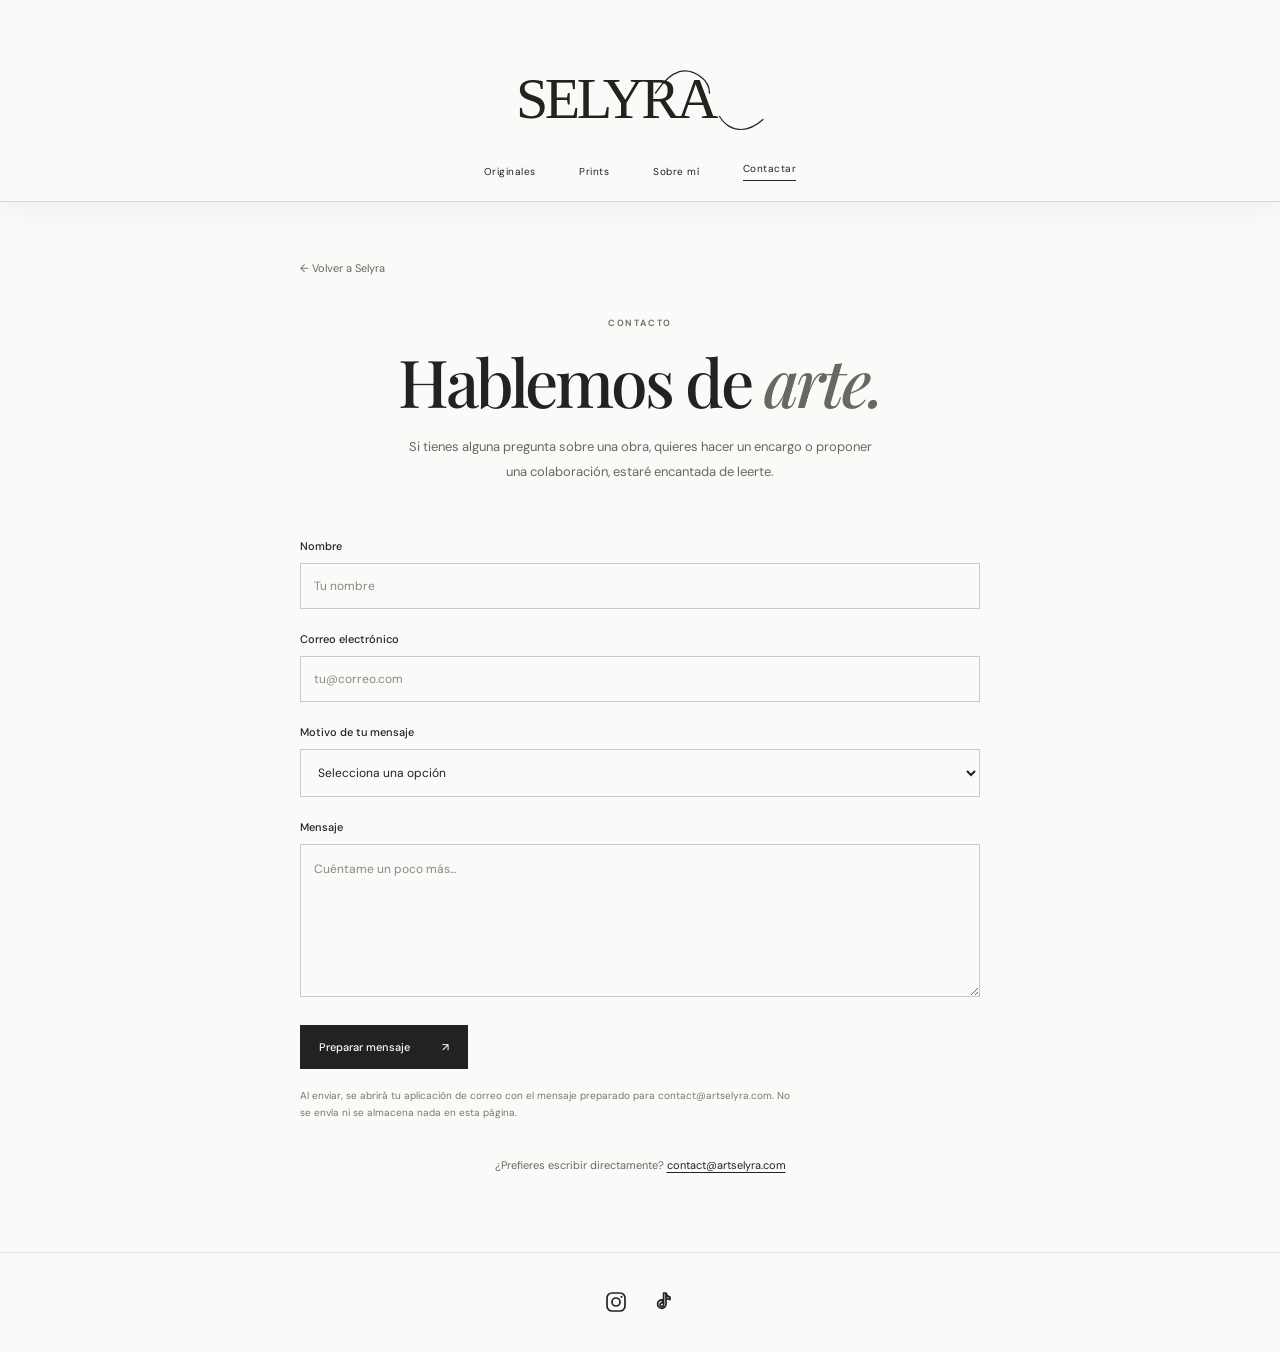
==== commit 6dfaaf1a: "Display Selyra wordmark in site header" ====
--- a/contacto.html
+++ b/contacto.html
@@ -9,11 +9,11 @@
   <link rel="preconnect" href="https://fonts.googleapis.com">
   <link rel="preconnect" href="https://fonts.gstatic.com" crossorigin>
   <link href="https://fonts.googleapis.com/css2?family=DM+Sans:wght@400;500;600&family=Playfair+Display:ital,wght@0,500;0,600&display=swap" rel="stylesheet">
-  <link rel="stylesheet" href="styles.css?v=20261025-8">
+  <link rel="stylesheet" href="styles.css?v=20261025-10">
 </head>
 <body class="contact-page">
   <header class="site-header contact-page-header">
-    <a class="wordmark" href="index.html" aria-label="Selyra, inicio">Selyra</a>
+    <a class="wordmark" href="index.html" aria-label="Selyra, inicio"><img src="assets/selyra-wordmark.svg" alt="Selyra" width="260" height="75"></a>
     <nav class="nav" aria-label="Navegación principal">
       <a href="index.html#obras">Originales</a>
       <a href="index.html#prints">Prints</a>
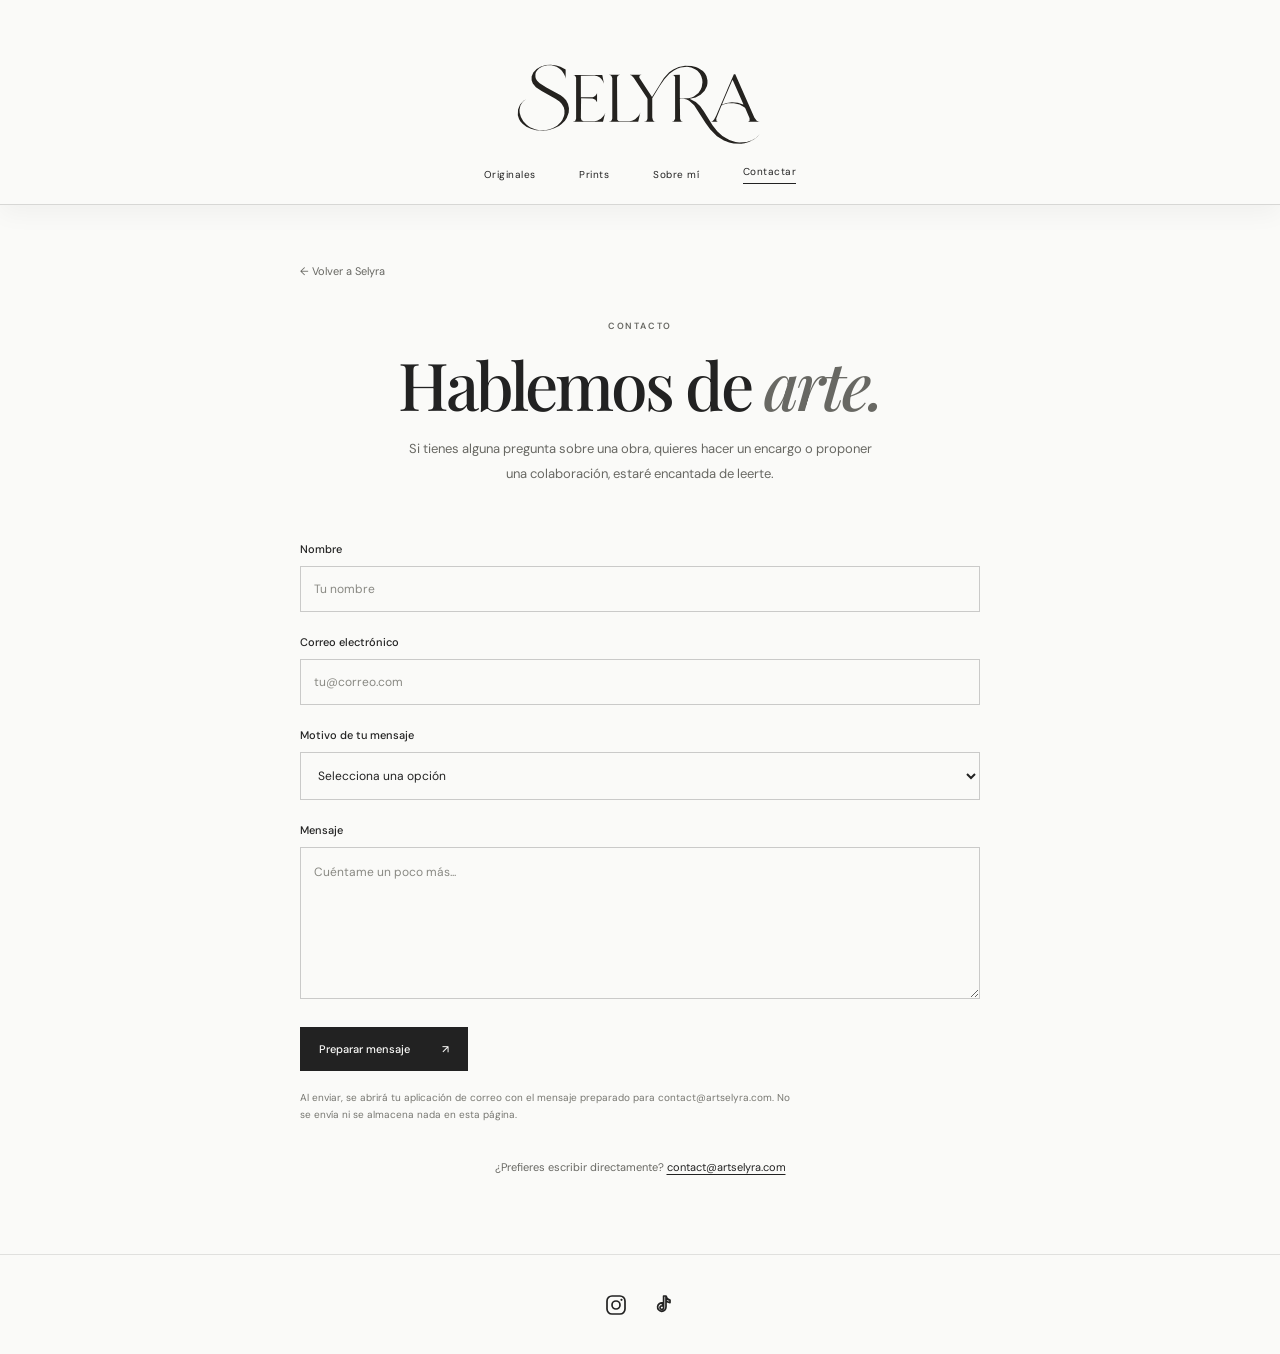
==== commit 150bef8d: "Refresh approved Selyra logo on header" ====
--- a/contacto.html
+++ b/contacto.html
@@ -13,7 +13,7 @@
 </head>
 <body class="contact-page">
   <header class="site-header contact-page-header">
-    <a class="wordmark" href="index.html" aria-label="Selyra, inicio"><img src="assets/selyra-wordmark.svg" alt="Selyra" width="260" height="75"></a>
+    <a class="wordmark" href="index.html" aria-label="Selyra, inicio"><img src="assets/selyra-wordmark.svg?v=2" alt="Selyra" width="260" height="75"></a>
     <nav class="nav" aria-label="Navegación principal">
       <a href="index.html#obras">Originales</a>
       <a href="index.html#prints">Prints</a>
--- a/styles.css
+++ b/styles.css
@@ -604,3 +604,9 @@
   .cart-trigger svg{width:15px;height:15px}
   .cart-panel{padding:24px 20px 20px}
 }
+
+/* Logotipo Selyra en la cabecera: tamaño adaptable */
+.site-header .wordmark{display:inline-flex;align-items:center;justify-content:center;flex:0 1 auto;min-width:0;line-height:1}
+.site-header .wordmark img{display:block;width:clamp(170px,20vw,260px);height:auto;max-width:100%;object-fit:contain}
+@media(max-width:800px){.site-header .wordmark img{width:clamp(155px,33vw,220px)}}
+@media(max-width:480px){.site-header .wordmark img{width:clamp(145px,43vw,185px)}}
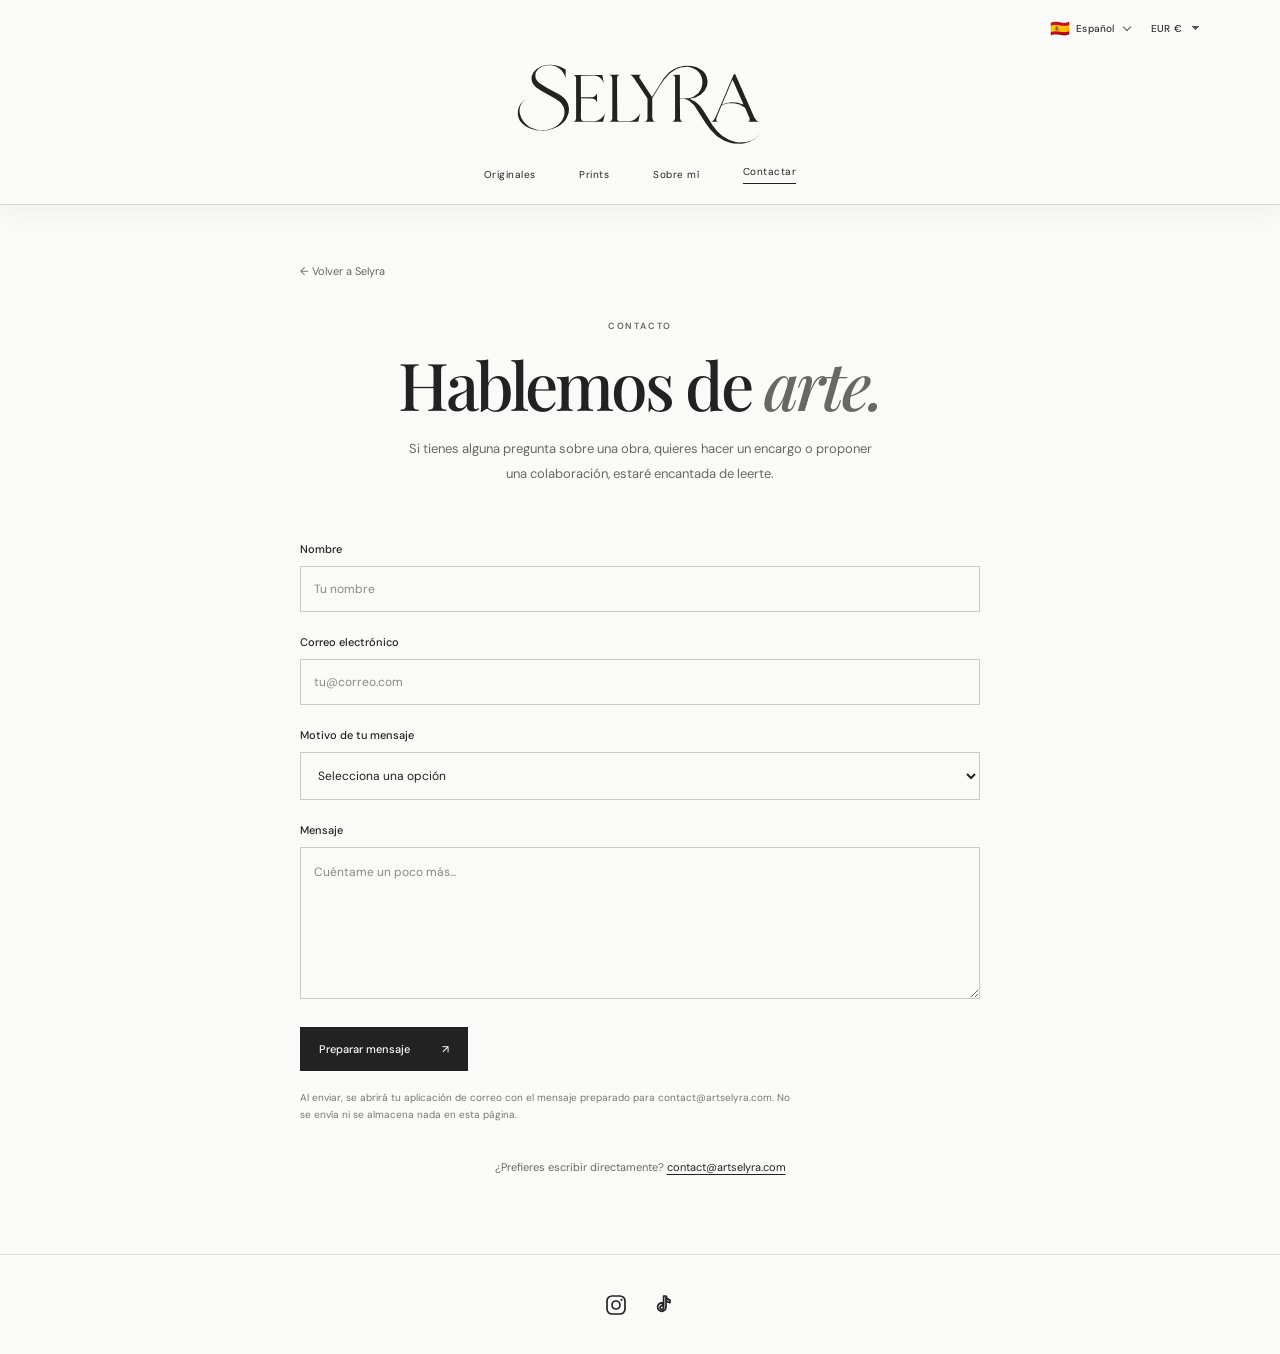
==== commit 1ec603d9: "Enable multilingual and currency selectors on all pages" ====
--- a/contacto.html
+++ b/contacto.html
@@ -13,6 +13,63 @@
 </head>
 <body class="contact-page">
   <header class="site-header contact-page-header">
+    <div class="store-preferences" aria-label="Preferencias de tienda">
+      <label class="preference-control">
+        <span class="sr-only">Idioma</span>
+        <select id="language-select" class="sr-only" aria-label="Seleccionar idioma">
+          <option value="es">Español</option>
+          <option value="en">English</option>
+          <option value="fr">Français</option>
+          <option value="de">Deutsch</option>
+          <option value="it">Italiano</option>
+          <option value="pt">Português</option>
+          <option value="nl">Nederlands</option>
+          <option value="sv">Svenska</option>
+          <option value="da">Dansk</option>
+          <option value="no">Norsk</option>
+          <option value="ja">日本語</option>
+          <option value="zh">中文</option>
+        </select>
+        <div class="language-picker">
+          <button type="button" id="language-picker-button" class="language-picker-button" aria-label="Seleccionar idioma" aria-expanded="false" aria-haspopup="listbox">
+            <span id="language-current-flag" class="language-flag" aria-hidden="true">🇪🇸</span>
+            <span id="language-current-name">Español</span>
+            <span class="picker-chevron" aria-hidden="true"></span>
+          </button>
+          <div id="language-picker-menu" class="language-picker-menu" role="listbox" aria-label="Idiomas disponibles" hidden>
+            <button type="button" role="option" data-language="es"><span>🇪🇸</span> Español</button>
+            <button type="button" role="option" data-language="en"><span>🇬🇧</span> English</button>
+            <button type="button" role="option" data-language="fr"><span>🇫🇷</span> Français</button>
+            <button type="button" role="option" data-language="de"><span>🇩🇪</span> Deutsch</button>
+            <button type="button" role="option" data-language="it"><span>🇮🇹</span> Italiano</button>
+            <button type="button" role="option" data-language="pt"><span>🇵🇹</span> Português</button>
+            <button type="button" role="option" data-language="nl"><span>🇳🇱</span> Nederlands</button>
+            <button type="button" role="option" data-language="sv"><span>🇸🇪</span> Svenska</button>
+            <button type="button" role="option" data-language="da"><span>🇩🇰</span> Dansk</button>
+            <button type="button" role="option" data-language="no"><span>🇳🇴</span> Norsk</button>
+            <button type="button" role="option" data-language="ja"><span>🇯🇵</span> 日本語</button>
+            <button type="button" role="option" data-language="zh"><span>🇨🇳</span> 中文</button>
+          </div>
+        </div>
+      </label>
+      <label class="preference-control">
+        <span class="sr-only">Moneda</span>
+        <select id="currency-select" aria-label="Seleccionar moneda">
+          <option value="EUR">EUR €</option>
+          <option value="USD">USD $</option>
+          <option value="GBP">GBP £</option>
+          <option value="CAD">CAD $</option>
+          <option value="AUD">AUD $</option>
+          <option value="CHF">CHF</option>
+          <option value="JPY">JPY ¥</option>
+          <option value="CNY">CNY ¥</option>
+          <option value="MXN">MXN $</option>
+          <option value="BRL">BRL R$</option>
+          <option value="COP">COP $</option>
+          <option value="SEK">SEK kr</option>
+        </select>
+      </label>
+    </div>
     <a class="wordmark" href="index.html" aria-label="Selyra, inicio"><img src="assets/selyra-wordmark.svg?v=2" alt="Selyra" width="260" height="75"></a>
     <nav class="nav" aria-label="Navegación principal">
       <a href="index.html#obras">Originales</a>
@@ -65,6 +122,7 @@
       <svg viewBox="0 0 24 24" aria-hidden="true"><path d="M14 3v11.1a4.2 4.2 0 1 1-3.5-4.14V13a1.8 1.8 0 1 0 1.1 1.66V3h2.4c.35 2.2 1.65 3.7 4 4.1v2.5A8.1 8.1 0 0 1 14 7.8" fill="none" stroke="currentColor" stroke-width="1.7" stroke-linecap="round" stroke-linejoin="round"/></svg>
     </span>
   </footer>
-  <script src="script.js?v=20261025-9"></script>
+  <script src="translations.js?v=20261026-1"></script>
+  <script src="script.js?v=20261026-1"></script>
 </body>
 </html>
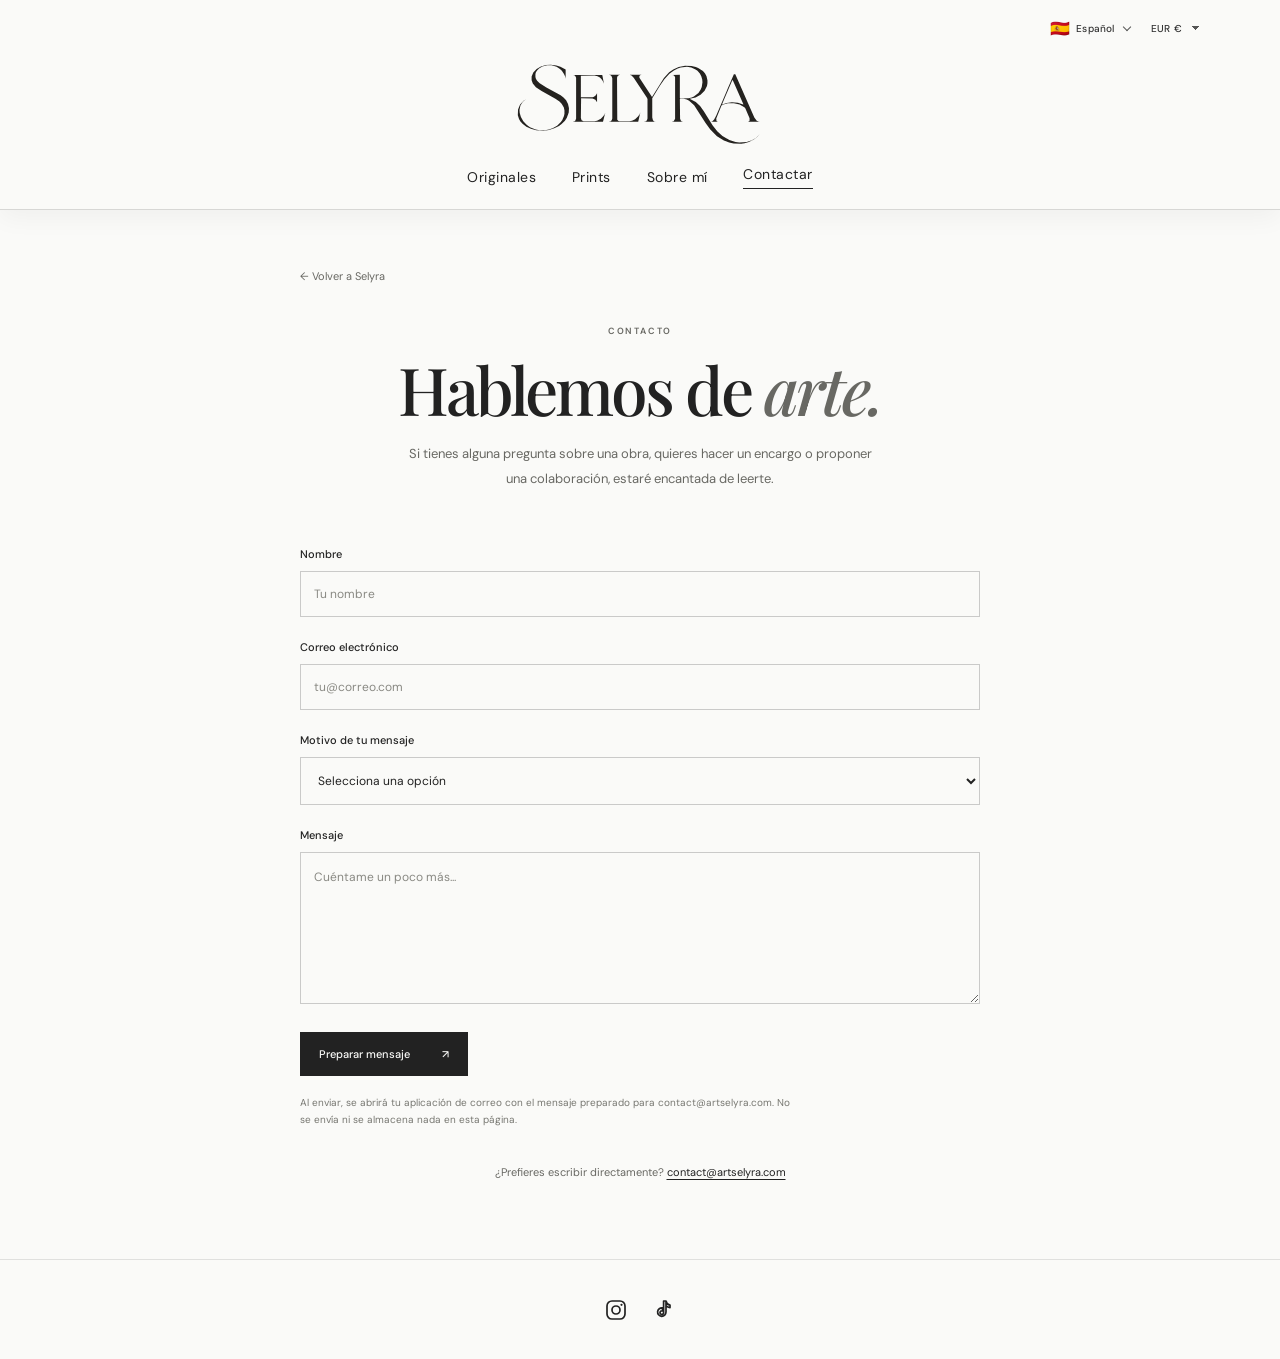
==== commit bba0324b: "Refresh contact translations and add soft terracotta art accent" ====
--- a/contacto.html
+++ b/contacto.html
@@ -9,7 +9,7 @@
   <link rel="preconnect" href="https://fonts.googleapis.com">
   <link rel="preconnect" href="https://fonts.gstatic.com" crossorigin>
   <link href="https://fonts.googleapis.com/css2?family=DM+Sans:wght@400;500;600&family=Playfair+Display:ital,wght@0,500;0,600&display=swap" rel="stylesheet">
-  <link rel="stylesheet" href="styles.css?v=20261025-10">
+  <link rel="stylesheet" href="styles.css?v=20261026-14">
 </head>
 <body class="contact-page">
   <header class="site-header contact-page-header">
@@ -83,7 +83,7 @@
     <a class="contact-back-link" href="index.html">← Volver a Selyra</a>
     <div class="contact-page-heading">
       <p class="section-kicker">CONTACTO</p>
-      <h1>Hablemos de <em>arte.</em></h1>
+      <h1>Hablemos de <em class="contact-art-accent">arte.</em></h1>
       <p>Si tienes alguna pregunta sobre una obra, quieres hacer un encargo o proponer una colaboración, estaré encantada de leerte.</p>
     </div>
 
@@ -122,7 +122,7 @@
       <svg viewBox="0 0 24 24" aria-hidden="true"><path d="M14 3v11.1a4.2 4.2 0 1 1-3.5-4.14V13a1.8 1.8 0 1 0 1.1 1.66V3h2.4c.35 2.2 1.65 3.7 4 4.1v2.5A8.1 8.1 0 0 1 14 7.8" fill="none" stroke="currentColor" stroke-width="1.7" stroke-linecap="round" stroke-linejoin="round"/></svg>
     </span>
   </footer>
-  <script src="translations.js?v=20261026-1"></script>
-  <script src="script.js?v=20261026-1"></script>
+  <script src="translations.js?v=20261026-2"></script>
+  <script src="script.js?v=20261026-2"></script>
 </body>
 </html>
--- a/styles.css
+++ b/styles.css
@@ -610,3 +610,118 @@
 .site-header .wordmark img{display:block;width:clamp(170px,20vw,260px);height:auto;max-width:100%;object-fit:contain}
 @media(max-width:800px){.site-header .wordmark img{width:clamp(155px,33vw,220px)}}
 @media(max-width:480px){.site-header .wordmark img{width:clamp(145px,43vw,185px)}}
+
+/* Carrito discreto: a la derecha de la navegación, sin recuadro */
+.site-header .cart-trigger{position:relative;top:auto;left:auto;right:auto;flex:0 0 auto;gap:0;margin-left:8px;padding:8px;border:0;background:transparent;color:var(--ink);min-width:38px;min-height:38px;transition:opacity .2s}
+.site-header .cart-trigger:hover{opacity:.6}
+.site-header .cart-trigger svg{width:22px;height:22px}
+.site-header .cart-count{position:absolute;top:0;right:-3px;min-width:15px;height:15px;padding:0 3px;font-size:9px;line-height:1}
+@media(max-width:800px){.site-header .cart-trigger{position:absolute;top:50%;left:auto;right:5%;transform:translateY(-50%);margin:0;padding:6px;z-index:3}.site-header .cart-trigger svg{width:20px;height:20px}}
+@media(max-width:480px){.site-header .cart-trigger{right:3%;top:50%;left:auto;padding:5px}.site-header .cart-trigger svg{width:19px;height:19px}}
+
+/* Barra secundaria que aparece solo al subir: sin logo ni preferencias */
+.compact-navigation{position:fixed;z-index:110;top:0;left:0;right:0;min-height:62px;padding:0 clamp(22px,5vw,80px);display:flex;align-items:center;justify-content:center;gap:clamp(34px,4vw,70px);background:#f8f7f3;border-bottom:1px solid var(--line);box-shadow:0 6px 22px rgba(36,34,31,.055);transform:translateY(-110%);visibility:hidden;pointer-events:none;transition:transform .26s ease,visibility .26s}
+.compact-navigation.is-visible{transform:translateY(0);visibility:visible;pointer-events:auto}
+.compact-nav{display:flex;align-items:center;justify-content:center;gap:clamp(26px,3.5vw,52px)}
+.compact-nav a{font:500 14px "DM Sans",sans-serif;letter-spacing:.025em;white-space:nowrap;transition:opacity .2s}
+.compact-nav a:hover{opacity:.58}
+.compact-cart{position:relative;display:inline-flex;align-items:center;justify-content:center;width:40px;height:40px;flex:0 0 40px;margin-left:14px;padding:6px;border:0;background:transparent;color:var(--ink);cursor:pointer}
+.compact-cart svg{width:23px;height:23px}
+.compact-cart .cart-count{position:absolute;right:0;top:0;min-width:16px;height:16px;display:grid;place-items:center;border-radius:50%;background:#222;color:white;font:500 9px "DM Sans",sans-serif}
+.site-header .nav a{font-size:14px}
+.site-header .nav{gap:clamp(20px,2.8vw,40px)}
+.site-header .cart-trigger{margin-left:20px}
+@media(max-width:800px){
+.compact-navigation{min-height:56px;padding:0 14px;gap:14px;justify-content:center}
+.compact-nav{gap:clamp(12px,2.8vw,22px)}
+.compact-nav a{font-size:12px}
+.compact-cart{width:32px;height:36px;flex-basis:32px;margin-left:6px}
+.compact-cart svg{width:20px;height:20px}
+}
+@media(max-width:420px){
+.compact-navigation{gap:7px;padding:0 9px}
+.compact-nav{gap:11px}
+.compact-nav a{font-size:11px;letter-spacing:0}
+.compact-cart{margin-left:2px;width:28px;flex-basis:28px}
+}
+@media(prefers-reduced-motion:reduce){.compact-navigation{transition:none}}
+
+/* Una sola cabecera visible; la barra de retorno conserva el fondo de la web. */
+.site-header{z-index:105}
+.site-header.header-hidden{transform:translateY(-120%)!important;pointer-events:none}
+.compact-navigation{background:#f8f7f3;min-height:54px;box-shadow:0 3px 14px rgba(36,34,31,.045)}
+.compact-navigation.is-visible{z-index:120}
+.site-header .cart-trigger{margin-left:clamp(22px,3vw,48px);align-self:center}
+@media(max-width:800px){
+.site-header .cart-trigger{position:relative;left:auto;right:auto;top:auto;transform:none;margin-left:14px;order:5}
+.site-header{gap:10px}
+}
+@media(max-width:480px){
+.site-header .cart-trigger{position:relative;left:auto;right:auto;top:auto;transform:none;margin-left:8px;order:5}
+}
+
+/* El carrito acompaña al último enlace del menú; sin contador cuando está vacío. */
+.site-header .cart-trigger{position:relative;top:auto;left:auto;right:auto;transform:none;margin-left:clamp(18px,2.4vw,38px);margin-right:0;flex-shrink:0}
+.site-header .nav{margin-left:auto}
+.site-header .cart-trigger .cart-count[hidden],.compact-cart .cart-count[hidden]{display:none!important}
+@media(max-width:800px){
+.site-header .cart-trigger{position:relative;top:auto;left:auto;right:auto;transform:none;margin-left:clamp(10px,2vw,20px);margin-right:0}
+}
+@media(max-width:480px){
+.site-header .cart-trigger{position:relative;top:auto;left:auto;right:auto;transform:none;margin-left:10px}
+}
+
+/* Mantener los enlaces del encabezado en su lugar original. Solo se desplaza el carrito. */
+.site-header .nav{margin-left:initial}
+.site-header .cart-trigger{margin-left:clamp(22px,3vw,42px)}
+/* Logo discreto a la izquierda de la barra de retorno, sin desplazar los enlaces centrales. */
+.compact-navigation{position:fixed}
+.compact-wordmark{position:absolute;left:clamp(16px,3vw,52px);top:50%;transform:translateY(-50%);display:flex;align-items:center;justify-content:center}
+.compact-wordmark img{display:block;width:clamp(90px,10vw,125px);height:auto;max-height:42px;object-fit:contain}
+@media(max-width:800px){
+.compact-navigation{padding-left:clamp(100px,17vw,150px)}
+.compact-wordmark{left:12px}
+.compact-wordmark img{width:clamp(75px,12vw,105px)}
+}
+@media(max-width:540px){
+.compact-navigation{padding:0 8px 0 74px;gap:6px;justify-content:flex-end}
+.compact-wordmark{left:5px}
+.compact-wordmark img{width:68px}
+.compact-nav{gap:clamp(6px,1.7vw,12px)}
+.compact-nav a{font-size:clamp(9px,2.5vw,11px)}
+.compact-cart{margin-left:2px;flex-basis:26px;width:26px}
+.compact-cart svg{width:18px;height:18px}
+}
+
+/* El carrito pertenece al mismo renglón que Contactar, nunca debajo. */
+.site-header .nav{flex-wrap:nowrap!important;white-space:nowrap}
+.site-header .nav .cart-trigger{position:relative!important;display:inline-flex!important;top:auto!important;right:auto!important;bottom:auto!important;left:auto!important;transform:none!important;order:initial!important;align-self:center!important;flex:0 0 38px;margin:0 0 0 clamp(12px,1.6vw,25px)!important;padding:6px!important;vertical-align:middle}
+@media(max-width:800px){.site-header .nav{gap:clamp(8px,1.7vw,17px)!important}.site-header .nav .cart-trigger{margin-left:10px!important}}
+@media(max-width:480px){.site-header .nav{gap:clamp(5px,1.7vw,10px)!important}.site-header .nav .cart-trigger{flex-basis:28px;min-width:28px;min-height:30px;margin-left:5px!important;padding:3px!important}.site-header .nav .cart-trigger svg{width:18px;height:18px}}
+
+/* Transición limpia entre encabezado y vídeo, sin línea divisoria. */
+.site-header:not(.contact-page-header){border-bottom:0!important;box-shadow:none!important}
+
+/* Vídeo editorial provisional: paleta de pintura, sin rostros */
+.hero-video{position:relative;overflow:hidden;background:#29231e;isolation:isolate}
+.hero-showreel{position:absolute;inset:0;width:100%;height:100%;object-fit:cover;object-position:center center;display:block;z-index:0;filter:saturate(.78) contrast(1.05) brightness(.82)}
+.hero-video-overlay{position:absolute;inset:0;z-index:1;pointer-events:none;background:linear-gradient(180deg,rgba(15,12,10,.07),rgba(15,12,10,.10) 50%,rgba(15,12,10,.48))}
+.hero-showreel-caption{position:absolute;left:50%;bottom:clamp(26px,5vw,64px);transform:translateX(-50%);z-index:2;color:#fffaf2;text-align:center;font:500 clamp(10px,1.1vw,13px) "DM Sans",sans-serif;letter-spacing:.27em;white-space:nowrap;text-shadow:0 2px 12px rgba(0,0,0,.45)}
+.hero-showreel-caption span{margin:0 .65em;opacity:.75}
+@media(prefers-reduced-motion:reduce){.hero-showreel{display:none}}
+
+/* Vídeo provisional de YouTube en portada, encuadrado sin controles visibles. */
+.hero-video{position:relative;min-height:clamp(440px,58vw,720px);padding:0!important;display:block!important;overflow:hidden}
+.hero-youtube{position:absolute;top:50%;left:50%;width:max(100%,177.78vh);height:max(100%,56.25vw);min-width:100%;min-height:100%;transform:translate(-50%,-50%);border:0;pointer-events:none;filter:saturate(.82) brightness(.86)}
+.hero-video-overlay{pointer-events:none}
+@media(max-width:700px){.hero-youtube{width:calc(100vh * 1.7778);height:100vh;min-height:100%;min-width:100%}}
+
+/* Recuperar exactamente el formato compacto anterior de la portada. */
+.hero-video{width:100%;min-height:0!important;height:auto!important;aspect-ratio:auto!important;display:block!important;padding:0!important;background:var(--paper)!important;overflow:visible!important}
+.hero-video::before{content:"";display:block;width:86%;max-width:1050px;aspect-ratio:16/7;margin:34px auto 42px}
+.hero-youtube,.hero-video-overlay{position:absolute;top:34px;left:50%;width:min(86%,1050px);height:auto;aspect-ratio:16/7;min-width:0;min-height:0;transform:translateX(-50%);border:0;overflow:hidden}
+.hero-youtube{z-index:0;object-fit:cover}
+.hero-video-overlay{z-index:1;background:linear-gradient(180deg,transparent 60%,rgba(0,0,0,.24))}
+.hero-showreel-caption{bottom:62px}
+@media(max-width:800px){.hero-video::before{width:90%;aspect-ratio:4/3;margin:26px auto 34px}.hero-youtube,.hero-video-overlay{top:26px;width:90%;aspect-ratio:4/3}.hero-showreel-caption{bottom:52px}}
+@media(max-width:480px){.hero-video::before{width:92%;margin:26px auto 34px}.hero-youtube,.hero-video-overlay{width:92%}.hero-showreel-caption{bottom:49px;font-size:9px}}
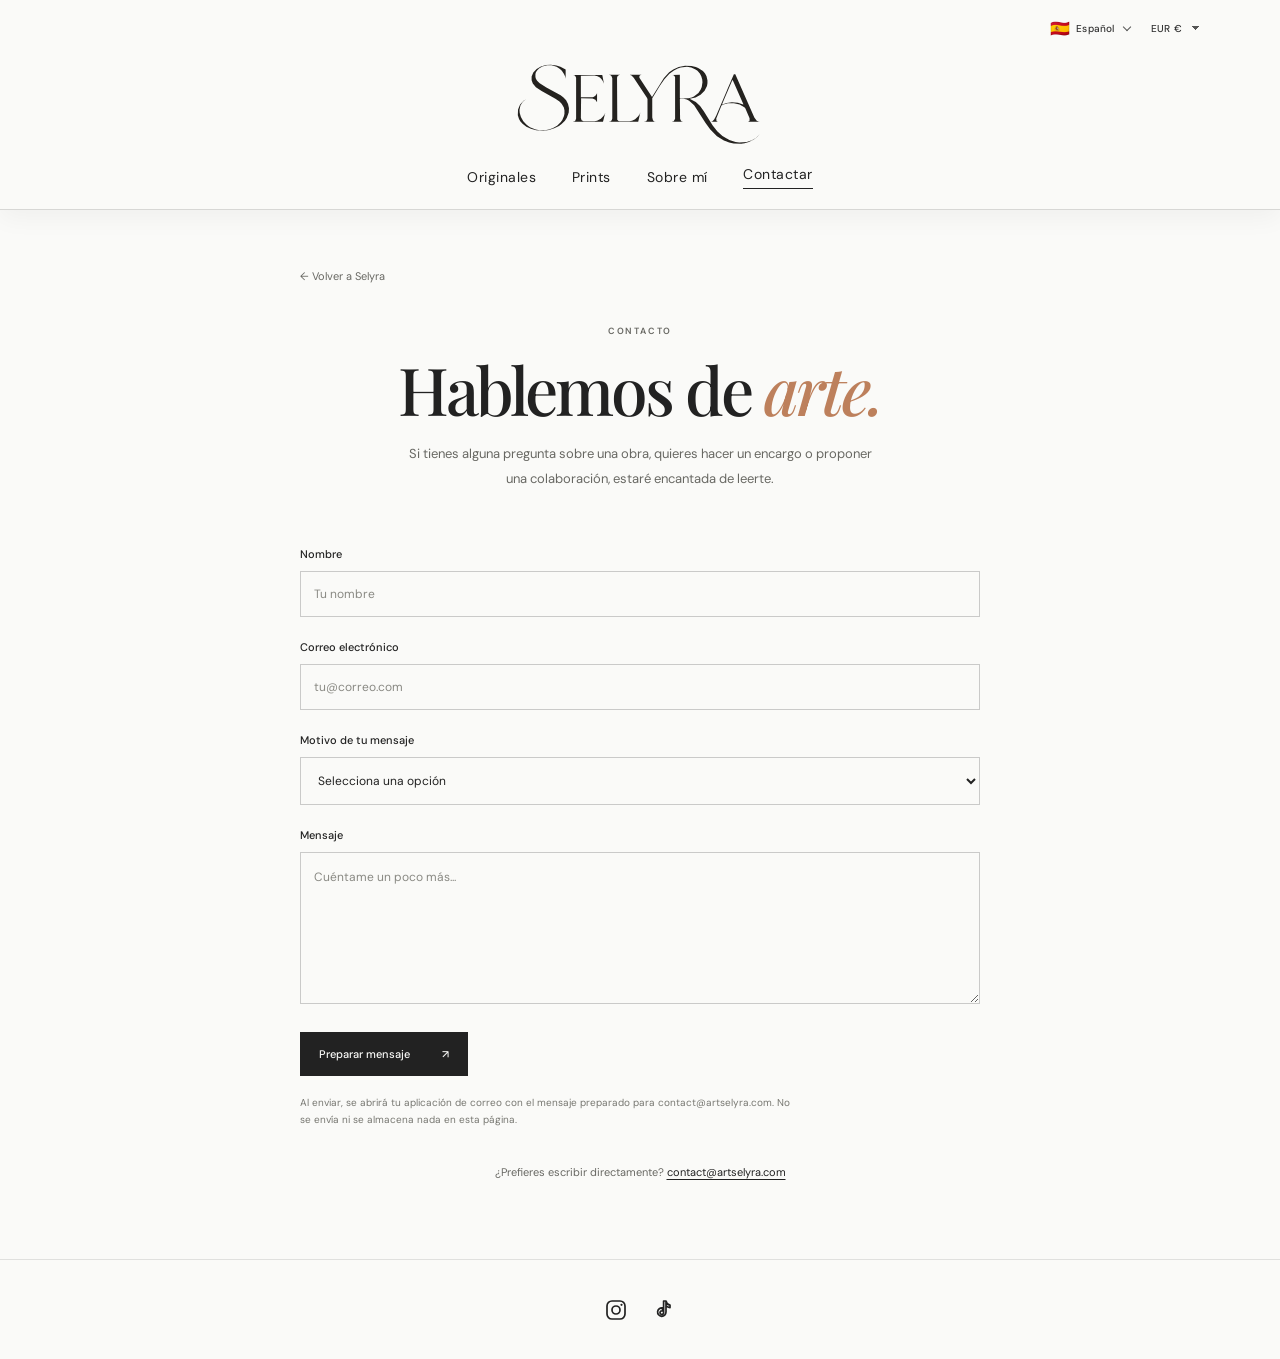
==== commit d595ae31: "Make Back to Selyra link text translatable in every language" ====
--- a/contacto.html
+++ b/contacto.html
@@ -9,7 +9,7 @@
   <link rel="preconnect" href="https://fonts.googleapis.com">
   <link rel="preconnect" href="https://fonts.gstatic.com" crossorigin>
   <link href="https://fonts.googleapis.com/css2?family=DM+Sans:wght@400;500;600&family=Playfair+Display:ital,wght@0,500;0,600&display=swap" rel="stylesheet">
-  <link rel="stylesheet" href="styles.css?v=20261026-14">
+  <link rel="stylesheet" href="styles.css?v=20261026-15">
 </head>
 <body class="contact-page">
   <header class="site-header contact-page-header">
@@ -80,7 +80,7 @@
   </header>
 
   <main class="contact-page-main">
-    <a class="contact-back-link" href="index.html">← Volver a Selyra</a>
+    <a class="contact-back-link" href="index.html"><span aria-hidden="true">← </span><span>Volver a Selyra</span></a>
     <div class="contact-page-heading">
       <p class="section-kicker">CONTACTO</p>
       <h1>Hablemos de <em class="contact-art-accent">arte.</em></h1>
--- a/styles.css
+++ b/styles.css
@@ -725,3 +725,6 @@
 .hero-showreel-caption{bottom:62px}
 @media(max-width:800px){.hero-video::before{width:90%;aspect-ratio:4/3;margin:26px auto 34px}.hero-youtube,.hero-video-overlay{top:26px;width:90%;aspect-ratio:4/3}.hero-showreel-caption{bottom:52px}}
 @media(max-width:480px){.hero-video::before{width:92%;margin:26px auto 34px}.hero-youtube,.hero-video-overlay{width:92%}.hero-showreel-caption{bottom:49px;font-size:9px}}
+
+/* Acento naranja terracota suave en el título de Contacto. */
+.contact-page-heading .contact-art-accent{color:#bd805c!important;font-style:italic}
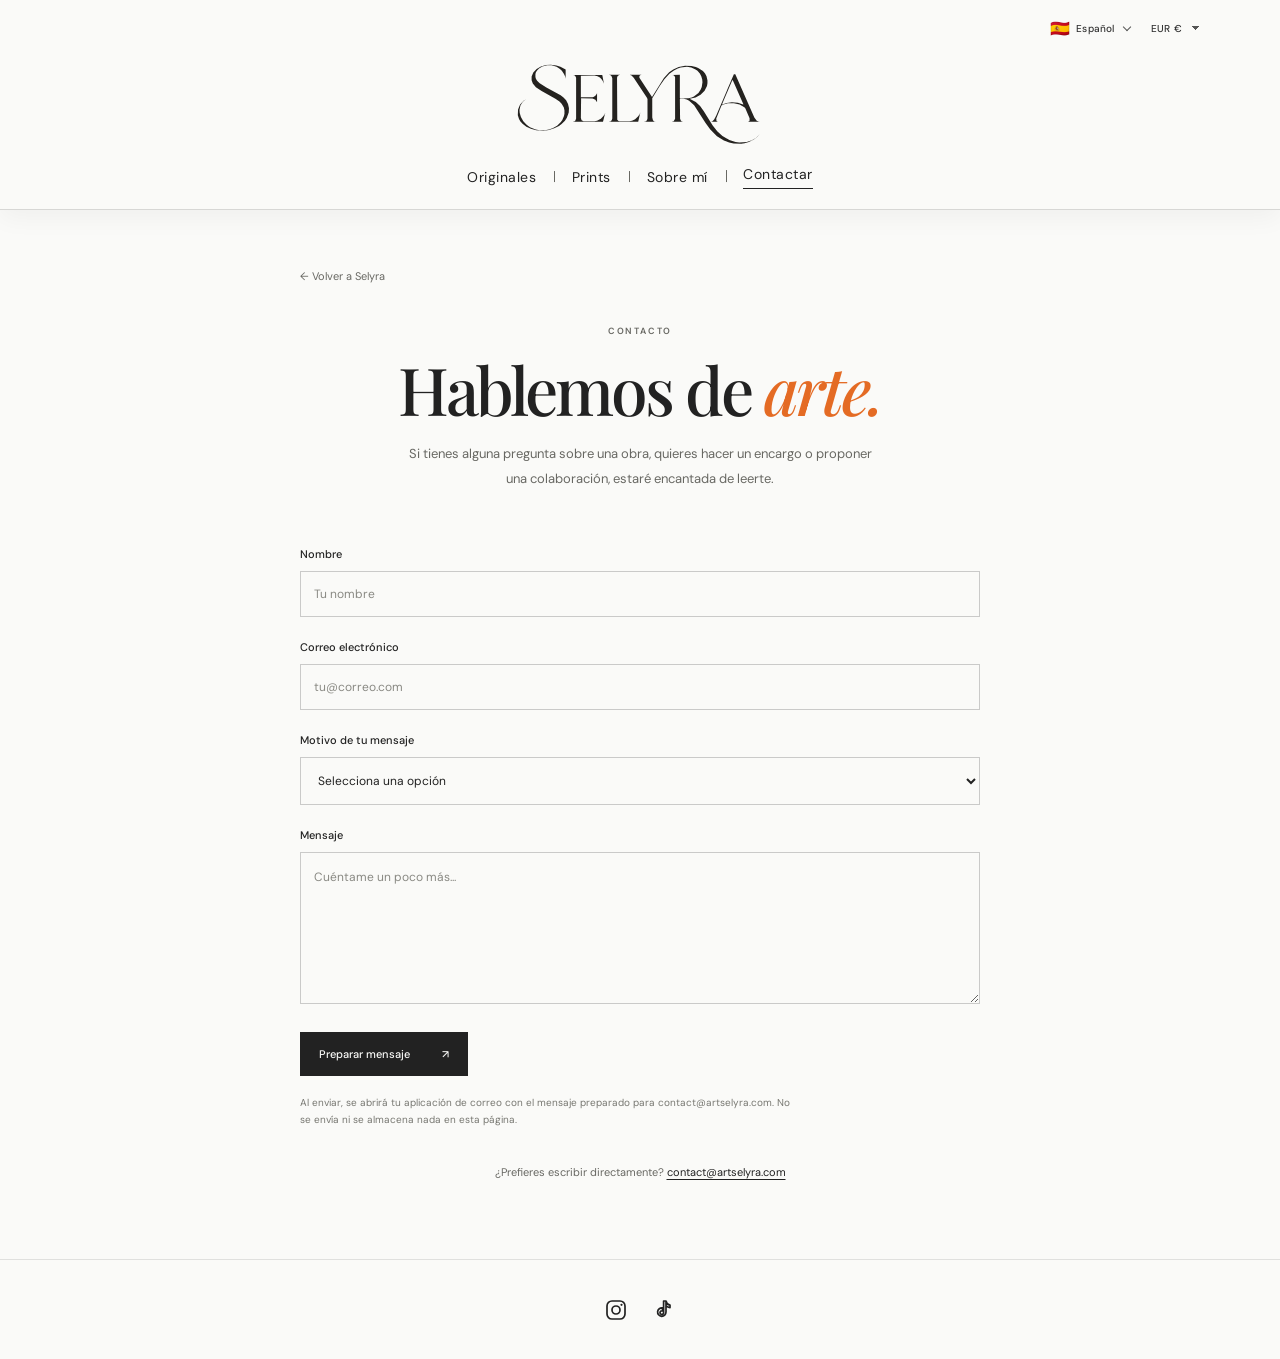
==== commit 442ede6b: "Mejorar el selector de idiomas y separar los enlaces del menú" ====
--- a/contacto.html
+++ b/contacto.html
@@ -9,12 +9,12 @@
   <link rel="preconnect" href="https://fonts.googleapis.com">
   <link rel="preconnect" href="https://fonts.gstatic.com" crossorigin>
   <link href="https://fonts.googleapis.com/css2?family=DM+Sans:wght@400;500;600&family=Playfair+Display:ital,wght@0,500;0,600&display=swap" rel="stylesheet">
-  <link rel="stylesheet" href="styles.css?v=20261026-15">
+  <link rel="stylesheet" href="styles.css?v=20261118-1">
 </head>
 <body class="contact-page">
   <header class="site-header contact-page-header">
     <div class="store-preferences" aria-label="Preferencias de tienda">
-      <label class="preference-control">
+      <div class="preference-control">
         <span class="sr-only">Idioma</span>
         <select id="language-select" class="sr-only" aria-label="Seleccionar idioma">
           <option value="es">Español</option>
@@ -23,12 +23,9 @@
           <option value="de">Deutsch</option>
           <option value="it">Italiano</option>
           <option value="pt">Português</option>
-          <option value="nl">Nederlands</option>
-          <option value="sv">Svenska</option>
-          <option value="da">Dansk</option>
           <option value="no">Norsk</option>
           <option value="ja">日本語</option>
-          <option value="zh">中文</option>
+          <option value="zh">简体中文</option>
         </select>
         <div class="language-picker">
           <button type="button" id="language-picker-button" class="language-picker-button" aria-label="Seleccionar idioma" aria-expanded="false" aria-haspopup="listbox">
@@ -43,15 +40,12 @@
             <button type="button" role="option" data-language="de"><span>🇩🇪</span> Deutsch</button>
             <button type="button" role="option" data-language="it"><span>🇮🇹</span> Italiano</button>
             <button type="button" role="option" data-language="pt"><span>🇵🇹</span> Português</button>
-            <button type="button" role="option" data-language="nl"><span>🇳🇱</span> Nederlands</button>
-            <button type="button" role="option" data-language="sv"><span>🇸🇪</span> Svenska</button>
-            <button type="button" role="option" data-language="da"><span>🇩🇰</span> Dansk</button>
             <button type="button" role="option" data-language="no"><span>🇳🇴</span> Norsk</button>
             <button type="button" role="option" data-language="ja"><span>🇯🇵</span> 日本語</button>
-            <button type="button" role="option" data-language="zh"><span>🇨🇳</span> 中文</button>
+            <button type="button" role="option" data-language="zh"><span>🇨🇳</span> 简体中文</button>
           </div>
         </div>
-      </label>
+      </div>
       <label class="preference-control">
         <span class="sr-only">Moneda</span>
         <select id="currency-select" aria-label="Seleccionar moneda">
@@ -123,6 +117,6 @@
     </span>
   </footer>
   <script src="translations.js?v=20261026-2"></script>
-  <script src="script.js?v=20261026-2"></script>
+  <script src="script.js?v=20261118-1"></script>
 </body>
 </html>
--- a/styles.css
+++ b/styles.css
@@ -303,7 +303,7 @@
   display:flex;
   align-items:center;
   gap:15px;
-  z-index:5;
+  z-index:130;
 }
 .preference-control{display:flex;align-items:center;gap:5px;color:#555550}
 .preference-icon{font-size:15px;line-height:1}
@@ -352,15 +352,15 @@
 }
 .language-picker-menu{
   position:absolute;top:calc(100% + 9px);right:0;z-index:30;
-  min-width:155px;max-height:310px;overflow-y:auto;
+  min-width:155px;max-height:min(440px, 65vh);max-height:min(440px, 65dvh);overflow-y:auto;overscroll-behavior:contain;
   background:#fff;border:1px solid rgba(36,34,31,.14);
   box-shadow:0 10px 28px rgba(36,34,31,.12);padding:5px
 }
 .language-picker-menu[hidden]{display:none}
 .language-picker-menu button{
   width:100%;display:flex;align-items:center;gap:9px;
-  padding:9px 10px;border:0;background:transparent;text-align:left;
-  color:#333;font:400 11px "DM Sans",sans-serif;cursor:pointer;white-space:nowrap
+  min-height:44px;padding:9px 10px;border:0;background:transparent;text-align:left;
+  color:#333;font:400 13px "DM Sans",sans-serif;cursor:pointer;white-space:nowrap
 }
 .language-picker-menu button span{font-size:16px;line-height:1}
 .language-picker-menu button:hover,
@@ -728,3 +728,108 @@
 
 /* Acento naranja terracota suave en el título de Contacto. */
 .contact-page-heading .contact-art-accent{color:#bd805c!important;font-style:italic}
+
+/* Naranja intenso para la palabra arte del título de contacto. */
+.contact-page-heading .contact-art-accent{color:#e46b24!important}
+
+/* Catálogo más compacto: permite explorar más obras de un vistazo. */
+@media(min-width:801px){
+  .works .work-grid{grid-template-columns:repeat(4,minmax(0,1fr));gap:clamp(14px,1.8vw,24px)}
+  .works .work-card-offset{margin-top:0}
+  .works .work-image{height:auto;aspect-ratio:4/5}
+  .prints .prints-grid{grid-template-columns:repeat(4,minmax(0,1fr));gap:clamp(14px,1.8vw,24px)}
+  .prints .print-image{height:auto;min-height:0;aspect-ratio:4/5}
+}
+@media(max-width:800px){
+  .works .work-grid,.prints .prints-grid{display:grid;grid-template-columns:repeat(2,minmax(0,1fr));gap:20px 12px}
+  .works .work-card,.prints .print-card{min-width:0;display:block!important}
+  .works .work-card-offset{margin-top:0}
+  .works .work-card:last-child{display:block}
+  .works .work-image{height:auto;min-height:0;aspect-ratio:4/5}
+  .prints .print-image{height:auto;min-height:0;aspect-ratio:4/5;padding:10px}
+  .works .work-meta,.prints .print-meta{gap:5px}
+  .works .work-meta h3,.prints .print-meta h3{font-size:clamp(13px,2.7vw,17px)}
+  .works .work-meta p,.prints .print-meta p{font-size:clamp(10px,2vw,12px)}
+  .works .add-to-cart,.prints .add-to-cart{width:100%;max-width:100%;font-size:clamp(10px,2vw,12px);padding:10px 6px;white-space:normal}
+  .works .work-number,.works .work-tag{font-size:10px}
+  .prints .print-image span{font-size:clamp(8px,1.8vw,11px)}
+}
+
+/* Galerías editoriales: cuatro originales visibles y carrusel de prints. */
+.work-card[hidden],.gallery-more[hidden],.prints-next[hidden]{display:none!important}
+.gallery-more-wrap{display:flex;justify-content:center;margin-top:28px}
+.gallery-more{border:1px solid #39332d;background:transparent;color:#29231e;padding:12px 28px;cursor:pointer;font:500 12px "DM Sans",sans-serif;letter-spacing:.09em;transition:background .2s,color .2s}
+.gallery-more:hover{background:#29231e;color:white}
+.works .work-card-offset{margin-top:0!important}
+.works .work-grid{grid-template-columns:repeat(4,minmax(0,1fr));gap:clamp(12px,1.8vw,22px)}
+.works .work-image{height:auto;aspect-ratio:4/5}
+.work-image-four{background:linear-gradient(140deg,#c4a178,#684f43)}
+.work-image-five{background:linear-gradient(135deg,#83928a,#d4bda0)}
+.work-image-six{background:linear-gradient(140deg,#ba8d87,#666b7a)}
+.face-d{background:linear-gradient(145deg,#d5bba0,#8b6052)}
+.face-e{background:linear-gradient(145deg,#b6b29b,#776d63)}
+.face-f{background:linear-gradient(145deg,#e2c1a5,#9d7171)}
+.prints-carousel{width:100%;overflow-x:auto;overscroll-behavior-inline:contain;scroll-snap-type:x mandatory;scrollbar-width:none}
+.prints-carousel::-webkit-scrollbar{display:none}
+.prints .prints-grid{display:flex!important;gap:clamp(12px,1.8vw,22px)!important;width:max-content;max-width:none}
+.prints .print-card{flex:0 0 calc((min(100vw - 12vw, 1240px) - 3 * clamp(12px,1.8vw,22px))/4);width:calc((min(100vw - 12vw, 1240px) - 3 * clamp(12px,1.8vw,22px))/4);scroll-snap-align:start}
+.prints .print-image{height:auto;min-height:0;aspect-ratio:4/5}
+.print-image-003{background:linear-gradient(145deg,#8b9b9c,#e0c5b1)}
+.print-image-004{background:linear-gradient(145deg,#cfb49b,#967d76)}
+.print-image-005{background:linear-gradient(145deg,#9da89d,#d7c7a6)}
+.print-image-006{background:linear-gradient(145deg,#b3a0b6,#d3a49a)}
+.prints-controls{display:flex;justify-content:flex-end;align-items:center;gap:14px;margin-top:24px}
+.prints-next{display:grid;place-items:center;border:1px solid #39332d;border-radius:50%;background:transparent;color:#29231e;width:46px;height:46px;font-size:23px;cursor:pointer}
+.prints-next:hover{background:#29231e;color:white}
+.prints-carousel.is-expanded{overflow:visible}
+.prints-carousel.is-expanded .prints-grid{display:grid!important;width:100%;grid-template-columns:repeat(4,minmax(0,1fr))!important}
+.prints-carousel.is-expanded .print-card{width:auto;flex:auto}
+@media(max-width:800px){
+ .works .work-grid{grid-template-columns:repeat(2,minmax(0,1fr))!important;gap:20px 12px}
+ .prints .print-card{flex-basis:calc((100vw - 10vw - 12px)/2);width:calc((100vw - 10vw - 12px)/2)}
+ .prints-carousel.is-expanded .prints-grid{grid-template-columns:repeat(2,minmax(0,1fr))!important}
+ .prints .print-image,.works .work-image{aspect-ratio:4/5;height:auto;min-height:0}
+}
+
+/* Catálogo de originales en página independiente. */
+.originals-page-main{padding-top:34px}
+.originals-page-top{padding:0 clamp(20px,6vw,100px) 8px}
+.originals-page .works{padding-top:22px}
+.gallery-more-wrap a.gallery-more{text-decoration:none;display:inline-flex;align-items:center;gap:9px;justify-content:center}
+@media(max-width:800px){
+  /* Dos tarjetas completas en cada paso del carrusel, sin repetir la anterior. */
+  .prints-carousel{container-type:inline-size}
+  .prints .prints-grid{gap:12px!important}
+  .prints .print-card{flex:0 0 calc((100cqw - 12px)/2)!important;width:calc((100cqw - 12px)/2)!important;box-sizing:border-box}
+  .prints-carousel.is-expanded .print-card{width:auto!important;flex:auto!important}
+}
+
+/* Flechas simétricas para navegar por los prints. */
+.prints-prev{display:grid;place-items:center;border:1px solid #39332d;border-radius:50%;background:transparent;color:#29231e;width:46px;height:46px;font-size:23px;cursor:pointer}
+.prints-prev:hover{background:#29231e;color:white}
+.prints-prev[hidden]{display:none!important}
+
+/* Separadores visuales entre enlaces, sin alterar sus nombres accesibles. */
+.site-header .nav, .compact-nav {
+  --nav-gap: clamp(16px, 2.8vw, 40px);
+  column-gap: var(--nav-gap);
+}
+.site-header .nav > a + a, .compact-nav > a + a {
+  position: relative;
+}
+.site-header .nav > a + a::before, .compact-nav > a + a::before {
+  content: "";
+  position: absolute;
+  top: 50%;
+  inset-inline-start: calc(var(--nav-gap) / -2);
+  height: 0.85em;
+  border-inline-start: 1px solid var(--muted);
+  transform: translateY(-50%);
+  pointer-events: none;
+}
+@media (max-width: 800px) {
+  .site-header .nav, .compact-nav {
+    --nav-gap: clamp(8px, 2vw, 16px);
+    column-gap: var(--nav-gap) !important;
+  }
+}
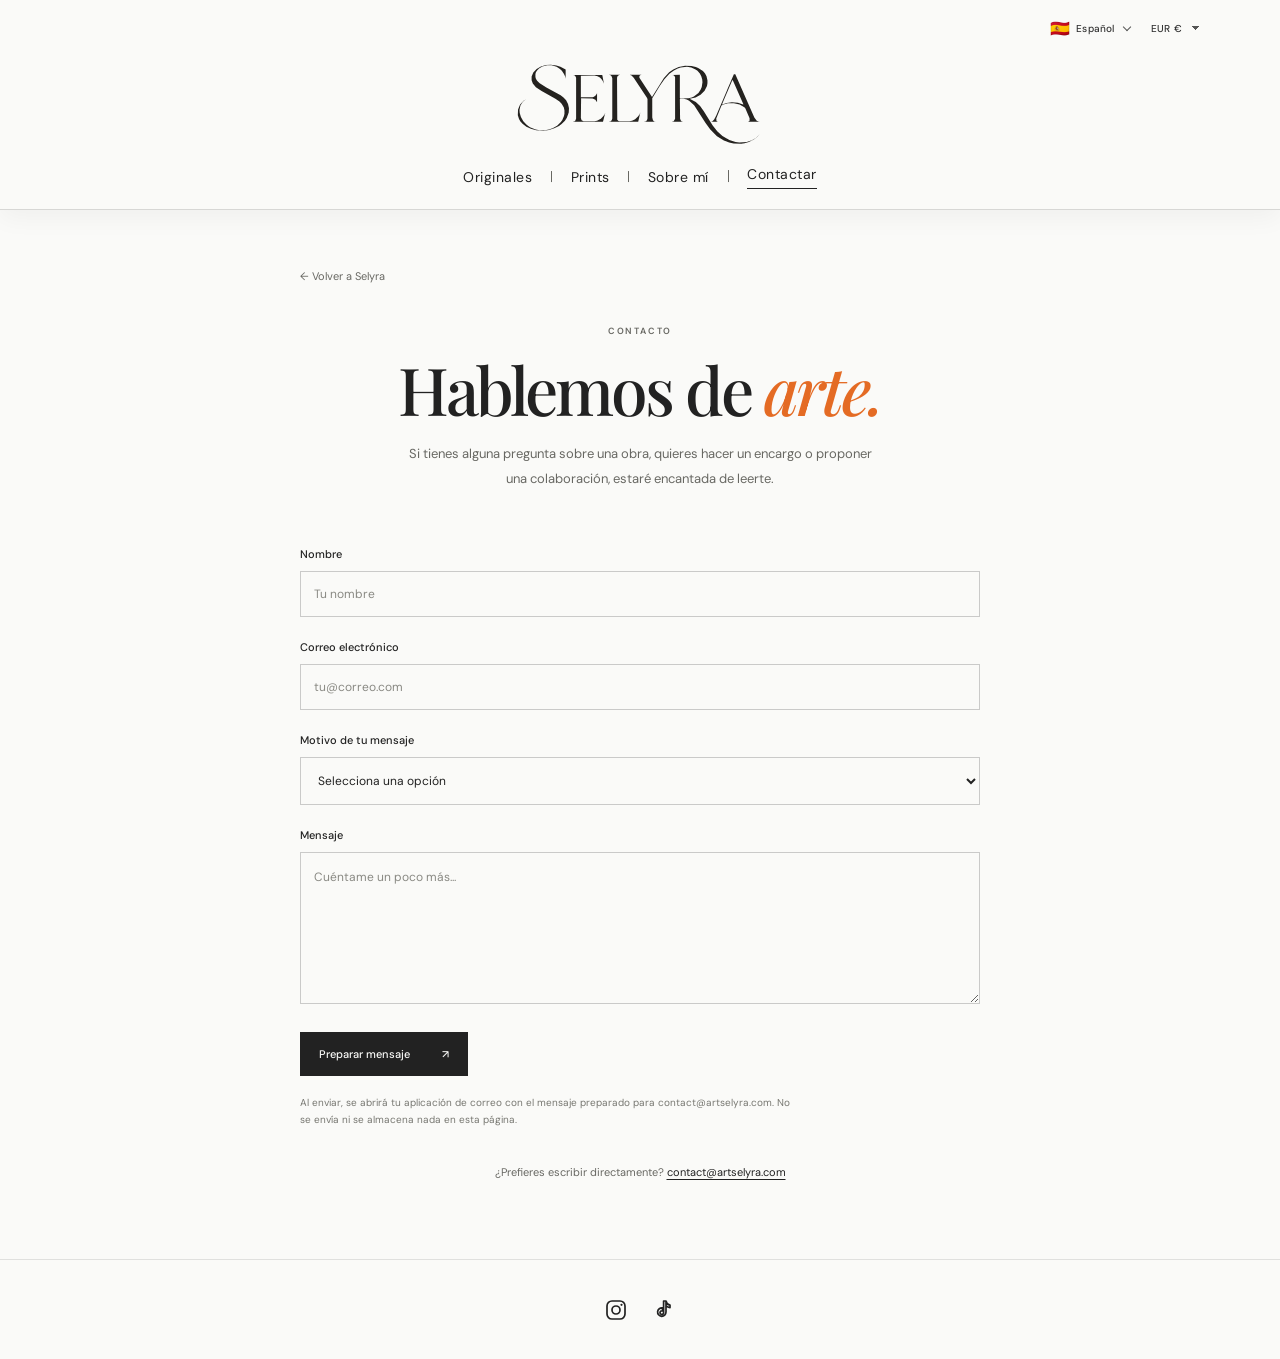
==== commit 969ac8ab: "Simplificar idiomas y ampliar los espacios del menú" ====
--- a/contacto.html
+++ b/contacto.html
@@ -9,7 +9,7 @@
   <link rel="preconnect" href="https://fonts.googleapis.com">
   <link rel="preconnect" href="https://fonts.gstatic.com" crossorigin>
   <link href="https://fonts.googleapis.com/css2?family=DM+Sans:wght@400;500;600&family=Playfair+Display:ital,wght@0,500;0,600&display=swap" rel="stylesheet">
-  <link rel="stylesheet" href="styles.css?v=20261118-1">
+  <link rel="stylesheet" href="styles.css?v=20261118-2">
 </head>
 <body class="contact-page">
   <header class="site-header contact-page-header">
@@ -21,9 +21,6 @@
           <option value="en">English</option>
           <option value="fr">Français</option>
           <option value="de">Deutsch</option>
-          <option value="it">Italiano</option>
-          <option value="pt">Português</option>
-          <option value="no">Norsk</option>
           <option value="ja">日本語</option>
           <option value="zh">简体中文</option>
         </select>
@@ -38,9 +35,6 @@
             <button type="button" role="option" data-language="en"><span>🇬🇧</span> English</button>
             <button type="button" role="option" data-language="fr"><span>🇫🇷</span> Français</button>
             <button type="button" role="option" data-language="de"><span>🇩🇪</span> Deutsch</button>
-            <button type="button" role="option" data-language="it"><span>🇮🇹</span> Italiano</button>
-            <button type="button" role="option" data-language="pt"><span>🇵🇹</span> Português</button>
-            <button type="button" role="option" data-language="no"><span>🇳🇴</span> Norsk</button>
             <button type="button" role="option" data-language="ja"><span>🇯🇵</span> 日本語</button>
             <button type="button" role="option" data-language="zh"><span>🇨🇳</span> 简体中文</button>
           </div>
@@ -117,6 +111,6 @@
     </span>
   </footer>
   <script src="translations.js?v=20261026-2"></script>
-  <script src="script.js?v=20261118-1"></script>
+  <script src="script.js?v=20261118-2"></script>
 </body>
 </html>
--- a/styles.css
+++ b/styles.css
@@ -811,7 +811,7 @@
 
 /* Separadores visuales entre enlaces, sin alterar sus nombres accesibles. */
 .site-header .nav, .compact-nav {
-  --nav-gap: clamp(16px, 2.8vw, 40px);
+  --nav-gap: clamp(20px, 3vw, 44px);
   column-gap: var(--nav-gap);
 }
 .site-header .nav > a + a, .compact-nav > a + a {
@@ -821,7 +821,7 @@
   content: "";
   position: absolute;
   top: 50%;
-  inset-inline-start: calc(var(--nav-gap) / -2);
+  inset-inline-start: calc((var(--nav-gap) + 1px) / -2);
   height: 0.85em;
   border-inline-start: 1px solid var(--muted);
   transform: translateY(-50%);
@@ -829,7 +829,7 @@
 }
 @media (max-width: 800px) {
   .site-header .nav, .compact-nav {
-    --nav-gap: clamp(8px, 2vw, 16px);
+    --nav-gap: clamp(12px, 3.6vw, 22px);
     column-gap: var(--nav-gap) !important;
   }
 }
